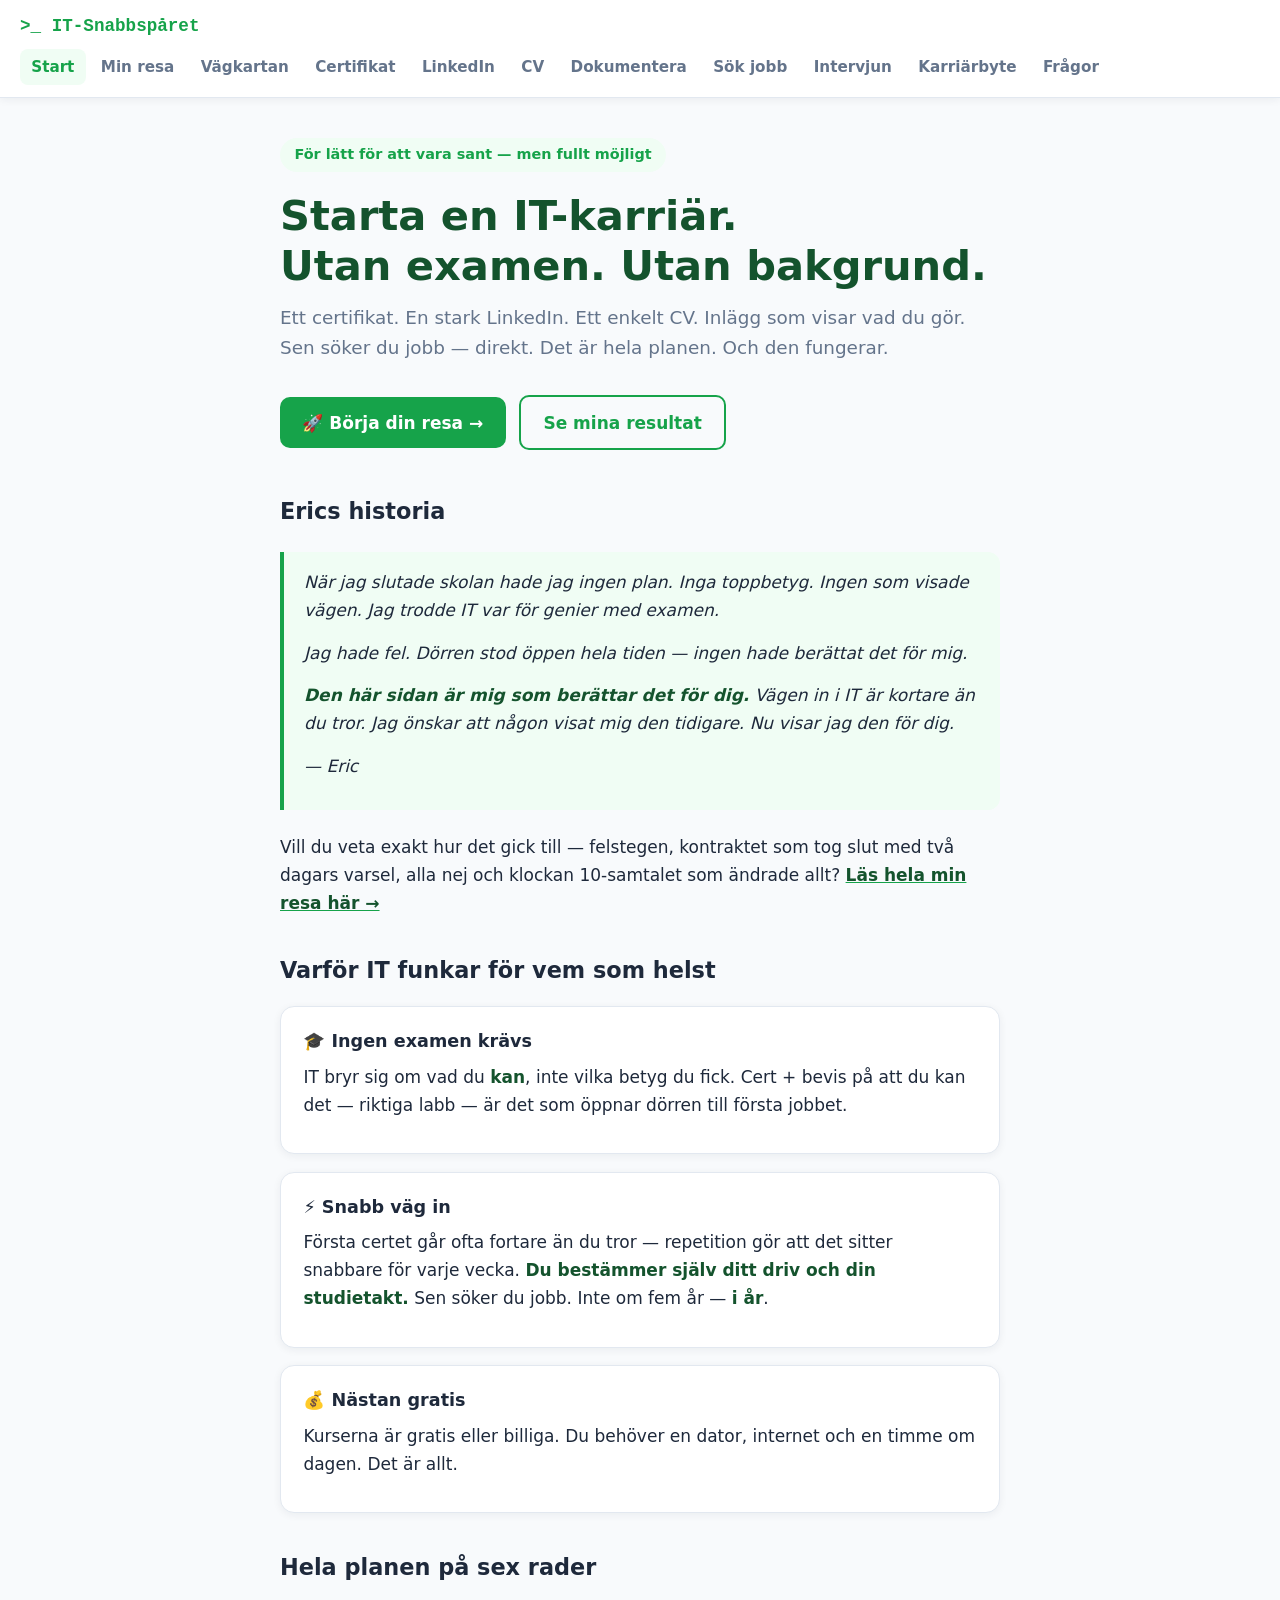
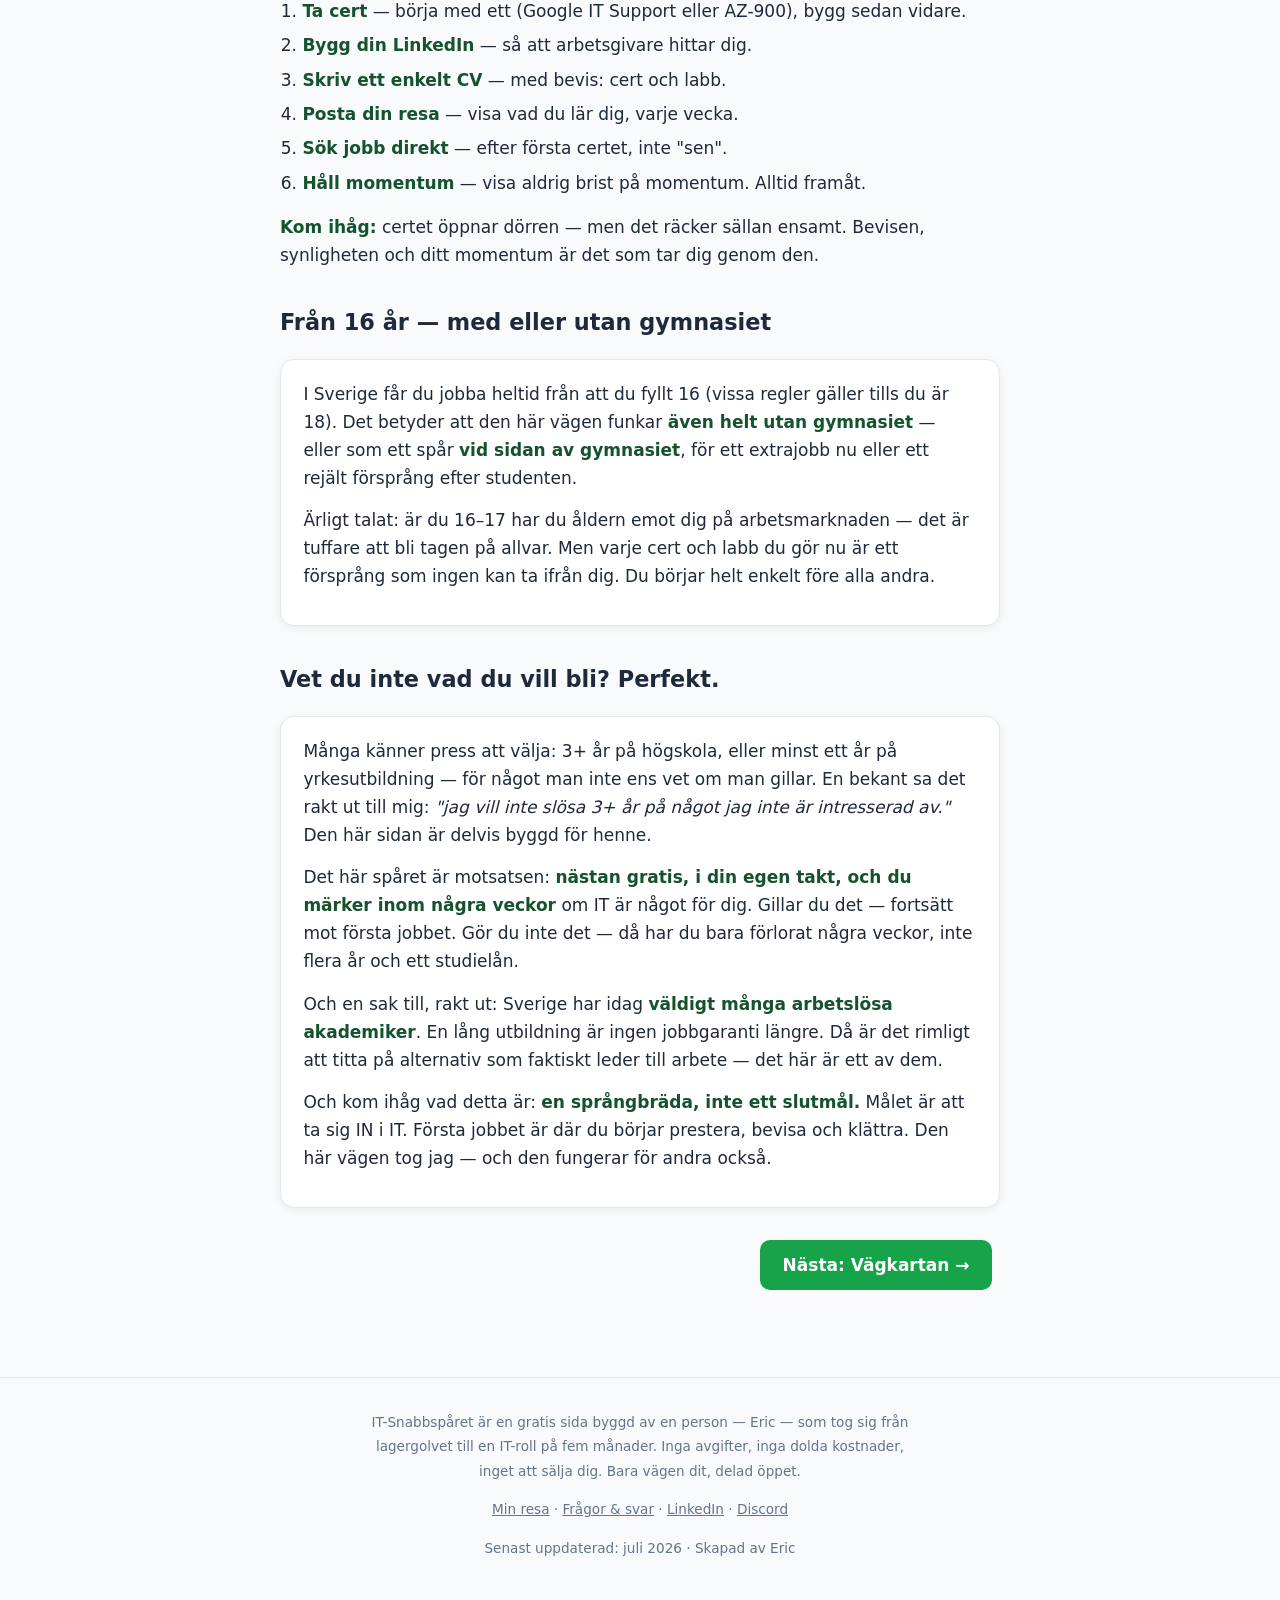
==== index.html @ 035abfa3 "Proffsigare känsla: enhetlig badge-stil, seriös footer, 404-sida, faktakollade lönesiffror" ====
<!DOCTYPE html>
<html lang="sv">
<head>
  <meta charset="UTF-8">
  <meta name="viewport" content="width=device-width, initial-scale=1.0">
  <title>IT-Snabbspåret — Starta din IT-karriär snabbt</title>
  <meta name="description" content="Den snabbaste realistiska vägen in i IT. Ett cert. En LinkedIn. Ett CV. Sen kör vi.">
  <link rel="stylesheet" href="style.css">
  <link rel="icon" type="image/svg+xml" href="favicon.svg">
  <meta property="og:title" content="IT-Snabbspåret — Starta din IT-karriär snabbt">
  <meta property="og:description" content="Certifikat, LinkedIn, CV, labbar och jobb — den snabbaste realistiska vägen in i IT. Gratis, på svenska.">
  <meta property="og:type" content="website">
  <meta property="og:url" content="https://trafo1.github.io/it-snabbsparet/">
  <meta name="theme-color" content="#16a34a">
</head>
<body>

<header class="nav">
  <a href="index.html" class="logo">&gt;_ IT-Snabbspåret</a>
  <button class="nav-toggle" aria-label="Öppna meny">☰</button>
  <nav>
    <a href="index.html">Start</a>
    <a href="minresa.html">Min resa</a>
    <a href="roadmap.html">Vägkartan</a>
    <a href="certifications.html">Certifikat</a>
    <a href="linkedin.html">LinkedIn</a>
    <a href="cv.html">CV</a>
    <a href="documentation.html">Dokumentera</a>
    <a href="jobsearch.html">Sök jobb</a>
    <a href="intervju.html">Intervjun</a>
    <a href="vuxna.html">Karriärbyte</a>
    <a href="fragor.html">Frågor</a>
  </nav>
</header>

<main>
  <span class="tagline">För lätt för att vara sant — men fullt möjligt</span>

  <h1>Starta en IT-karriär.<br>Utan examen. Utan bakgrund.</h1>

  <p class="lead">
    Ett certifikat. En stark LinkedIn. Ett enkelt CV. Inlägg som visar vad du gör.
    Sen söker du jobb — direkt. Det är hela planen. Och den fungerar.
  </p>

  <a href="roadmap.html" class="btn">🚀 Börja din resa →</a>
  <a href="minresa.html#resultat" class="btn secondary">Se mina resultat</a>

  <h2>Erics historia</h2>

  <div class="quote">
    <p>
      När jag slutade skolan hade jag ingen plan. Inga toppbetyg. Ingen som visade vägen.
      Jag trodde IT var för genier med examen.
    </p>
    <p>
      Jag hade fel. Dörren stod öppen hela tiden — ingen hade berättat det för mig.
    </p>
    <p>
      <strong>Den här sidan är mig som berättar det för dig.</strong> Vägen in i IT är kortare
      än du tror. Jag önskar att någon visat mig den tidigare. Nu visar jag den för dig.
    </p>
    <p>— Eric</p>
  </div>

  <p>
    Vill du veta exakt hur det gick till — felstegen, kontraktet som tog slut med två dagars varsel,
    alla nej och klockan 10-samtalet som ändrade allt?
    <a href="minresa.html"><strong>Läs hela min resa här →</strong></a>
  </p>

  <h2>Varför IT funkar för vem som helst</h2>

  <div class="card">
    <h3>🎓 Ingen examen krävs</h3>
    <p>IT bryr sig om vad du <strong>kan</strong>, inte vilka betyg du fick. Cert + bevis på att du kan det — riktiga labb — är det som öppnar dörren till första jobbet.</p>
  </div>

  <div class="card">
    <h3>⚡ Snabb väg in</h3>
    <p>Första certet går ofta fortare än du tror — repetition gör att det sitter snabbare för varje vecka. <strong>Du bestämmer själv ditt driv och din studietakt.</strong> Sen söker du jobb. Inte om fem år — <strong>i år</strong>.</p>
  </div>

  <div class="card">
    <h3>💰 Nästan gratis</h3>
    <p>Kurserna är gratis eller billiga. Du behöver en dator, internet och en timme om dagen. Det är allt.</p>
  </div>

  <h2>Hela planen på sex rader</h2>

  <ol class="big-list">
    <li><strong>Ta cert</strong> — börja med ett (Google IT Support eller AZ-900), bygg sedan vidare.</li>
    <li><strong>Bygg din LinkedIn</strong> — så att arbetsgivare hittar dig.</li>
    <li><strong>Skriv ett enkelt CV</strong> — med bevis: cert och labb.</li>
    <li><strong>Posta din resa</strong> — visa vad du lär dig, varje vecka.</li>
    <li><strong>Sök jobb direkt</strong> — efter första certet, inte "sen".</li>
    <li><strong>Håll momentum</strong> — visa aldrig brist på momentum. Alltid framåt.</li>
  </ol>

  <p><strong>Kom ihåg:</strong> certet öppnar dörren — men det räcker sällan ensamt. Bevisen, synligheten och ditt momentum är det som tar dig genom den.</p>

  <h2>Från 16 år — med eller utan gymnasiet</h2>

  <div class="card">
    <p>
      I Sverige får du jobba heltid från att du fyllt 16 (vissa regler gäller tills du är 18).
      Det betyder att den här vägen funkar <strong>även helt utan gymnasiet</strong> — eller som ett spår
      <strong>vid sidan av gymnasiet</strong>, för ett extrajobb nu eller ett rejält försprång efter studenten.
    </p>
    <p>
      Ärligt talat: är du 16–17 har du åldern emot dig på arbetsmarknaden — det är tuffare att bli tagen på allvar.
      Men varje cert och labb du gör nu är ett försprång som ingen kan ta ifrån dig. Du börjar helt enkelt före alla andra.
    </p>
  </div>

  <h2>Vet du inte vad du vill bli? Perfekt.</h2>

  <div class="card">
    <p>
      Många känner press att välja: 3+ år på högskola, eller minst ett år på yrkesutbildning — för något
      man inte ens vet om man gillar. En bekant sa det rakt ut till mig: <em>"jag vill inte slösa 3+ år
      på något jag inte är intresserad av."</em> Den här sidan är delvis byggd för henne.
    </p>
    <p>
      Det här spåret är motsatsen: <strong>nästan gratis, i din egen takt, och du märker inom några veckor</strong>
      om IT är något för dig. Gillar du det — fortsätt mot första jobbet. Gör du inte det — då har du bara
      förlorat några veckor, inte flera år och ett studielån.
    </p>
    <p>
      Och en sak till, rakt ut: Sverige har idag <strong>väldigt många arbetslösa akademiker</strong>.
      En lång utbildning är ingen jobbgaranti längre. Då är det rimligt att titta på alternativ som
      faktiskt leder till arbete — det här är ett av dem.
    </p>
    <p>
      Och kom ihåg vad detta är: <strong>en språngbräda, inte ett slutmål.</strong> Målet är att ta sig IN i IT.
      Första jobbet är där du börjar prestera, bevisa och klättra. Den här vägen tog jag — och den fungerar för andra också.
    </p>
  </div>

  <p class="next"><a href="roadmap.html" class="btn">Nästa: Vägkartan →</a></p>
</main>

<footer>
  <p class="footer-about">
    IT-Snabbspåret är en gratis sida byggd av en person — Eric — som tog sig från lagergolvet till en IT-roll på fem månader.
    Inga avgifter, inga dolda kostnader, inget att sälja dig. Bara vägen dit, delad öppet.
  </p>
  <p>
    <a href="minresa.html">Min resa</a> · <a href="fragor.html">Frågor &amp; svar</a> ·
    <a href="https://www.linkedin.com/in/ericaugustsson/" target="_blank" rel="noopener">LinkedIn</a> ·
    <a href="https://discord.gg/HWkjbstgh" target="_blank" rel="noopener">Discord</a>
  </p>
  <p>Senast uppdaterad: juli 2026 · Skapad av Eric</p>
</footer>

<script src="script.js"></script>
</body>
</html>
---- style.css ----
/* IT-Snabbspåret — gemensamt stilark */

:root {
  --bg: #f8fafc;
  --surface: #ffffff;
  --text: #1e293b;
  --muted: #64748b;
  --accent: #16a34a;
  --accent-dark: #14532d;
  --accent-soft: #f0fdf4;
  --border: #e2e8f0;
  --shadow: 0 2px 8px rgba(15, 27, 45, 0.06);
}

@media (prefers-color-scheme: dark) {
  :root {
    --bg: #0f1b2d;
    --surface: #16243a;
    --text: #e2e8f0;
    --muted: #94a3b8;
    --accent: #22c55e;
    --accent-dark: #86efac;
    --accent-soft: #14261c;
    --border: #263a55;
    --shadow: 0 2px 8px rgba(0, 0, 0, 0.3);
  }
}

* { margin: 0; padding: 0; box-sizing: border-box; }

html { scroll-behavior: smooth; }

body {
  font-family: "Segoe UI", system-ui, -apple-system, sans-serif;
  background: var(--bg);
  color: var(--text);
  line-height: 1.65;
  font-size: 17px;
}

/* ---------- Navigation ---------- */

.nav {
  position: sticky;
  top: 0;
  z-index: 10;
  display: flex;
  align-items: center;
  justify-content: space-between;
  flex-wrap: wrap;
  gap: 0.5rem;
  padding: 0.75rem 1.25rem;
  background: var(--surface);
  border-bottom: 1px solid var(--border);
  box-shadow: var(--shadow);
}

.logo {
  font-weight: 800;
  font-size: 1.1rem;
  color: var(--accent);
  text-decoration: none;
  font-family: Consolas, monospace;
  white-space: nowrap;
}

.nav-toggle {
  display: none;
  background: none;
  border: 1px solid var(--border);
  border-radius: 8px;
  color: var(--text);
  font-size: 1.3rem;
  padding: 0.15rem 0.6rem;
  cursor: pointer;
}

.nav nav {
  display: flex;
  gap: 0.25rem;
  flex-wrap: wrap;
}

.nav nav a {
  color: var(--muted);
  text-decoration: none;
  font-weight: 600;
  font-size: 0.95rem;
  padding: 0.35rem 0.7rem;
  border-radius: 8px;
  transition: color 0.15s, background 0.15s;
}

.nav nav a:hover { color: var(--accent); background: var(--accent-soft); }

.nav nav a.active {
  color: var(--accent);
  background: var(--accent-soft);
}

@media (max-width: 720px) {
  .nav-toggle { display: block; }
  .nav nav {
    display: none;
    width: 100%;
    flex-direction: column;
    padding-top: 0.5rem;
  }
  .nav nav.open { display: flex; }
  .nav nav a { padding: 0.6rem 0.7rem; }
}

/* ---------- Layout ---------- */

main {
  max-width: 760px;
  margin: 0 auto;
  padding: 2.5rem 1.25rem 4rem;
}

h1 {
  font-size: clamp(1.9rem, 5vw, 2.6rem);
  line-height: 1.2;
  margin-bottom: 0.75rem;
  color: var(--accent-dark);
}

h2 {
  font-size: 1.4rem;
  margin: 2.2rem 0 0.7rem;
}

h3 { font-size: 1.1rem; margin: 1.4rem 0 0.4rem; }

p { margin-bottom: 0.9rem; }

ul, ol { margin: 0 0 1rem 1.4rem; }

li { margin-bottom: 0.4rem; }

a { color: var(--accent); }

strong { color: var(--accent-dark); }

.lead {
  font-size: 1.15rem;
  color: var(--muted);
  margin-bottom: 1.5rem;
}

.tagline {
  display: inline-block;
  background: var(--accent-soft);
  color: var(--accent);
  font-weight: 700;
  padding: 0.3rem 0.9rem;
  border-radius: 999px;
  font-size: 0.9rem;
  margin-bottom: 1.2rem;
}

/* ---------- Kort ---------- */

.card {
  background: var(--surface);
  border: 1px solid var(--border);
  border-radius: 14px;
  padding: 1.25rem 1.4rem;
  margin: 1.1rem 0;
  box-shadow: var(--shadow);
}

.card h3 { margin-top: 0; }

.quote {
  border-left: 4px solid var(--accent);
  background: var(--accent-soft);
  padding: 1rem 1.25rem;
  border-radius: 0 12px 12px 0;
  margin: 1.4rem 0;
  font-style: italic;
}

.copybox {
  background: var(--accent-soft);
  border: 1px dashed var(--accent);
  border-radius: 12px;
  padding: 1rem 1.2rem;
  margin: 1rem 0;
  font-size: 0.98rem;
}

.copybox .label {
  display: block;
  font-size: 0.8rem;
  font-weight: 700;
  text-transform: uppercase;
  letter-spacing: 0.05em;
  color: var(--accent);
  margin-bottom: 0.4rem;
  font-style: normal;
}

/* ---------- Tidslinje (roadmap) ---------- */

.timeline { margin: 1.5rem 0; }

.step {
  position: relative;
  padding: 0 0 1.6rem 2.6rem;
  border-left: 3px solid var(--accent);
  margin-left: 0.9rem;
}

.step:last-child { border-left-color: transparent; }

.step-num {
  position: absolute;
  left: -1.05rem;
  top: 0;
  width: 2rem;
  height: 2rem;
  border-radius: 50%;
  background: var(--accent);
  color: #fff;
  font-weight: 800;
  display: flex;
  align-items: center;
  justify-content: center;
  font-size: 0.95rem;
}

.step h3 { margin-top: 0.1rem; }

/* ---------- "Gör detta idag" ---------- */

.today {
  margin-top: 3rem;
  background: var(--accent-soft);
  border: 2px solid var(--accent);
  border-radius: 16px;
  padding: 1.4rem 1.5rem;
}

.today h2 {
  margin: 0 0 0.8rem;
  color: var(--accent);
  font-size: 1.3rem;
}

.check-item {
  display: flex;
  align-items: flex-start;
  gap: 0.7rem;
  padding: 0.55rem 0.6rem;
  border-radius: 10px;
  cursor: pointer;
  user-select: none;
  transition: background 0.15s;
}

.check-item:hover { background: rgba(22, 163, 74, 0.08); }

.check-item .box {
  flex-shrink: 0;
  width: 1.35rem;
  height: 1.35rem;
  margin-top: 0.15rem;
  border: 2px solid var(--accent);
  border-radius: 6px;
  display: flex;
  align-items: center;
  justify-content: center;
  font-size: 0.9rem;
  color: transparent;
  background: var(--surface);
  transition: background 0.15s, color 0.15s;
}

.check-item.done .box { background: var(--accent); color: #fff; }

.check-item.done span.txt { text-decoration: line-through; opacity: 0.65; }

/* ---------- Knappar & sidfot ---------- */

.btn {
  display: inline-block;
  background: var(--accent);
  color: #fff;
  font-weight: 700;
  text-decoration: none;
  padding: 0.7rem 1.4rem;
  border-radius: 10px;
  margin: 0.5rem 0.5rem 0.5rem 0;
  transition: transform 0.1s, opacity 0.15s;
}

.btn:hover { opacity: 0.9; transform: translateY(-1px); }

.btn.secondary {
  background: transparent;
  color: var(--accent);
  border: 2px solid var(--accent);
}

.next {
  margin-top: 1.5rem;
  text-align: right;
}

footer {
  text-align: center;
  color: var(--muted);
  font-size: 0.85rem;
  padding: 2rem 1rem 3rem;
  border-top: 1px solid var(--border);
  line-height: 1.8;
}

footer .footer-about {
  max-width: 560px;
  margin: 0 auto 0.9rem;
}

footer a { color: var(--muted); text-decoration: underline; }
footer a:hover { color: var(--accent); }

/* ---------- 404-sida ---------- */

.error-code {
  font-family: Consolas, monospace;
  font-size: 5rem;
  font-weight: 800;
  color: var(--accent);
  line-height: 1;
  margin-bottom: 0.5rem;
}

/* ---------- Hjälpklasser ---------- */

.big { font-size: 1.25rem; font-weight: 700; }

table {
  width: 100%;
  border-collapse: collapse;
  margin: 1rem 0;
  font-size: 0.95rem;
}

th, td {
  text-align: left;
  padding: 0.55rem 0.7rem;
  border-bottom: 1px solid var(--border);
}

th { color: var(--accent-dark); }

img { max-width: 100%; }

/* ---------- Parallella vägar (certifikat) ---------- */

/* Alltid tre kolumner sida vid sida — på små skärmar scrollar man i sidled */
.paths-grid {
  display: grid;
  grid-template-columns: repeat(3, minmax(230px, 1fr));
  gap: 1rem;
  margin: 1.2rem 0;
  overflow-x: auto;
  padding-bottom: 0.5rem;
}

.path-card {
  background: var(--surface);
  border: 1px solid var(--border);
  border-radius: 14px;
  padding: 1.1rem 1.2rem;
  box-shadow: var(--shadow);
  display: flex;
  flex-direction: column;
}

.path-card .tier {
  display: inline-block;
  align-self: flex-start;
  font-size: 0.75rem;
  font-weight: 800;
  text-transform: uppercase;
  letter-spacing: 0.06em;
  padding: 0.2rem 0.7rem;
  border-radius: 999px;
  margin-bottom: 0.6rem;
  background: var(--accent-soft);
  color: var(--accent);
}

.path-card h3 { margin: 0 0 0.5rem; }

.path-card ul { margin-bottom: 0.8rem; }

.path-card .platform-link { margin-top: auto; }

.platform-link {
  display: block;
  text-align: center;
  background: var(--accent);
  color: #fff;
  font-weight: 700;
  text-decoration: none;
  padding: 0.6rem 1rem;
  border-radius: 10px;
  transition: opacity 0.15s;
}

.platform-link:hover { opacity: 0.9; }

.platform-shot {
  width: 100%;
  border-radius: 10px;
  border: 1px solid var(--border);
  margin-bottom: 0.7rem;
}

/* ---------- Cert-badges ---------- */

.badge-row {
  display: flex;
  gap: 0.7rem;
  flex-wrap: wrap;
  align-items: center;
  margin: 0.2rem 0 0.9rem;
}

.badge-row img {
  width: 84px;
  height: 84px;
  object-fit: contain;
  background: #fff;
  border-radius: 12px;
  padding: 6px;
  box-shadow: var(--shadow);
  border: 1px solid var(--border);
}

.cert-badge {
  text-align: center;
  font-size: 0.62rem;
  font-weight: 700;
  color: var(--muted);
  width: 72px;
}

.cert-badge .shield {
  width: 62px;
  height: 62px;
  margin: 0 auto 0.3rem;
  border-radius: 16px;
  display: flex;
  align-items: center;
  justify-content: center;
  color: #fff;
  font-size: 0.78rem;
  font-weight: 800;
  letter-spacing: 0.02em;
  box-shadow: var(--shadow);
  border: 2px solid rgba(255, 255, 255, 0.25);
}

.badge-img {
  width: 92px;
  display: block;
  margin: 0 auto 0.6rem;
}

.shield.az { background: linear-gradient(135deg, #0078d4, #004e8c); }
.shield.sc { background: linear-gradient(135deg, #0078d4, #32145a); }
.shield.dp { background: linear-gradient(135deg, #00a4bd, #006064); }
.shield.gg { background: linear-gradient(135deg, #4285f4, #34a853); font-size: 0.95rem; }

/* ---------- Fullständigt CV-exempel ---------- */

.cv-doc {
  background: var(--surface);
  border: 1px solid var(--border);
  border-radius: 14px;
  padding: 1.5rem 1.6rem;
  margin: 1.2rem 0;
  box-shadow: var(--shadow);
  font-size: 0.92rem;
  overflow-x: auto;
}

.cv-doc h4 {
  font-size: 0.85rem;
  text-transform: uppercase;
  letter-spacing: 0.05em;
  color: var(--accent);
  margin: 1.2rem 0 0.4rem;
  border-bottom: 1px solid var(--border);
  padding-bottom: 0.25rem;
}

.cv-doc h4:first-child { margin-top: 0; }

.cv-doc p, .cv-doc li { margin-bottom: 0.35rem; }

.cv-doc ul { margin: 0.2rem 0 0.6rem 1.2rem; }
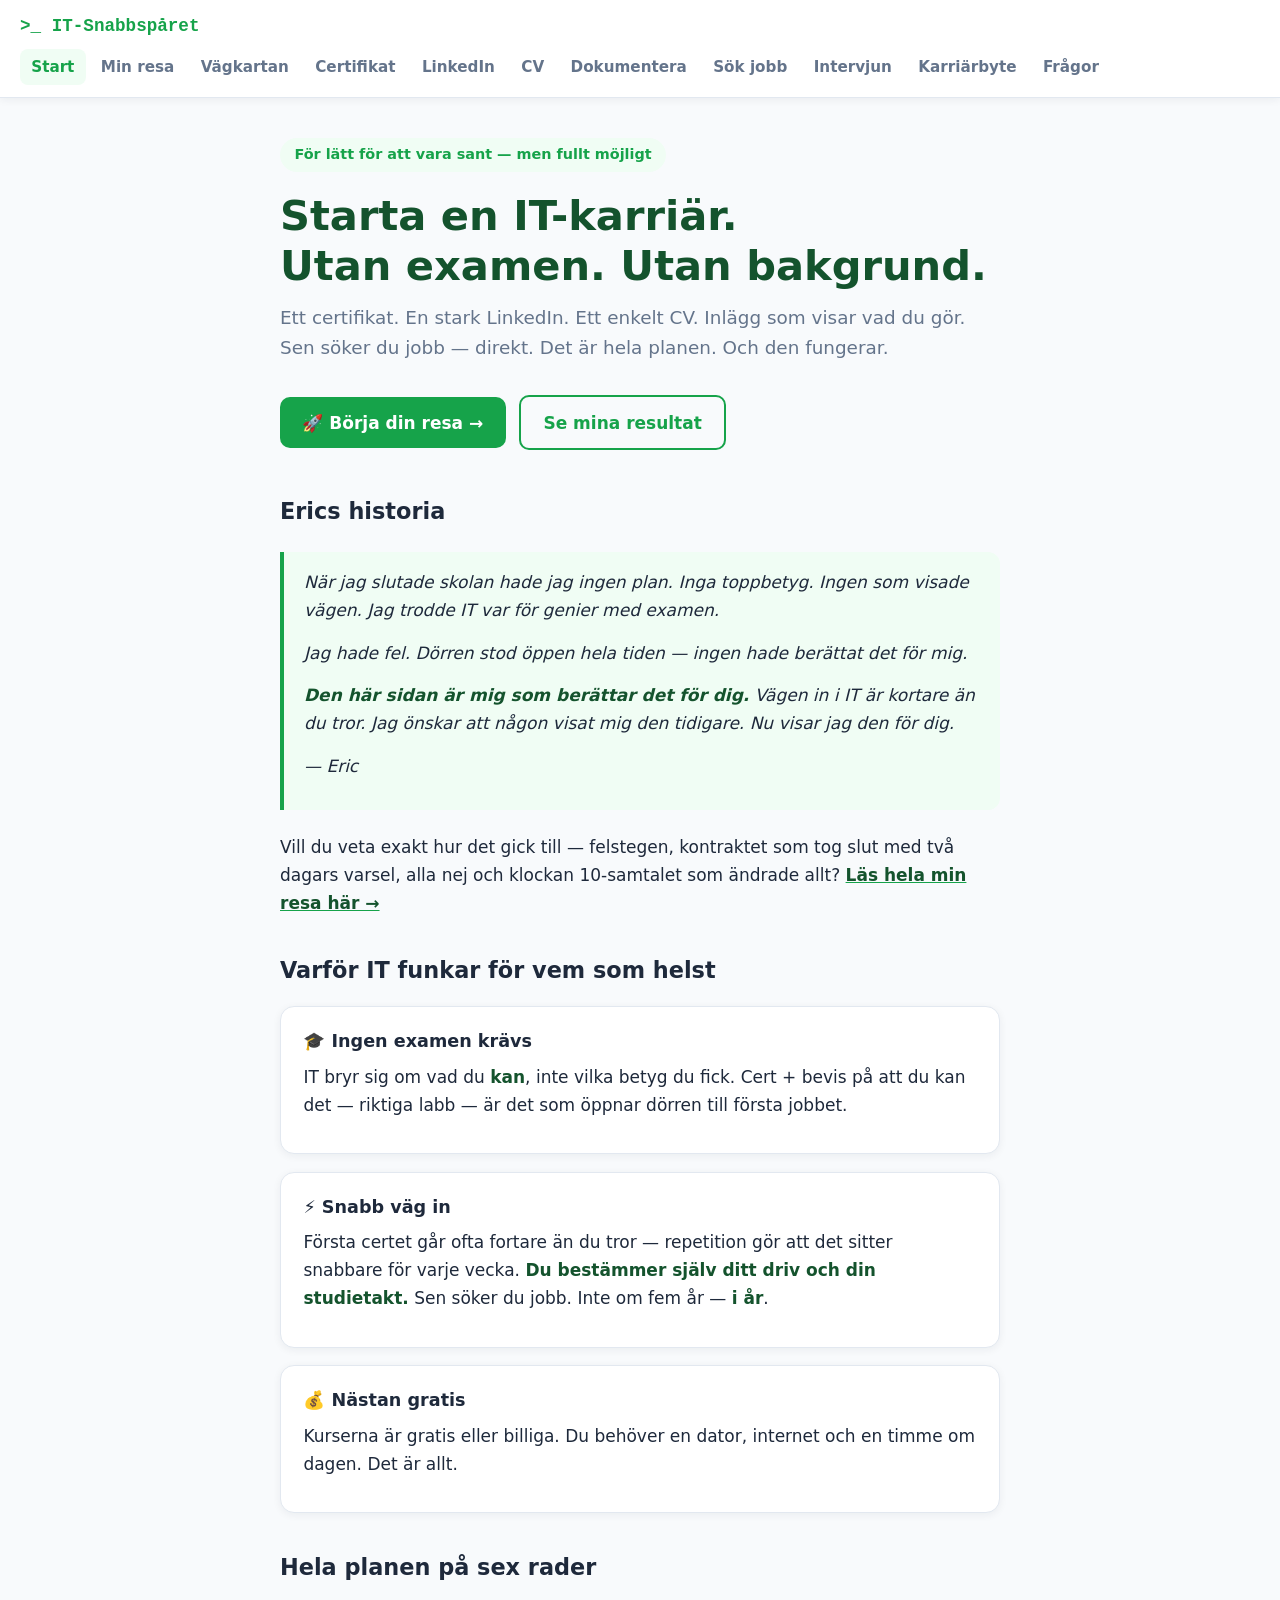
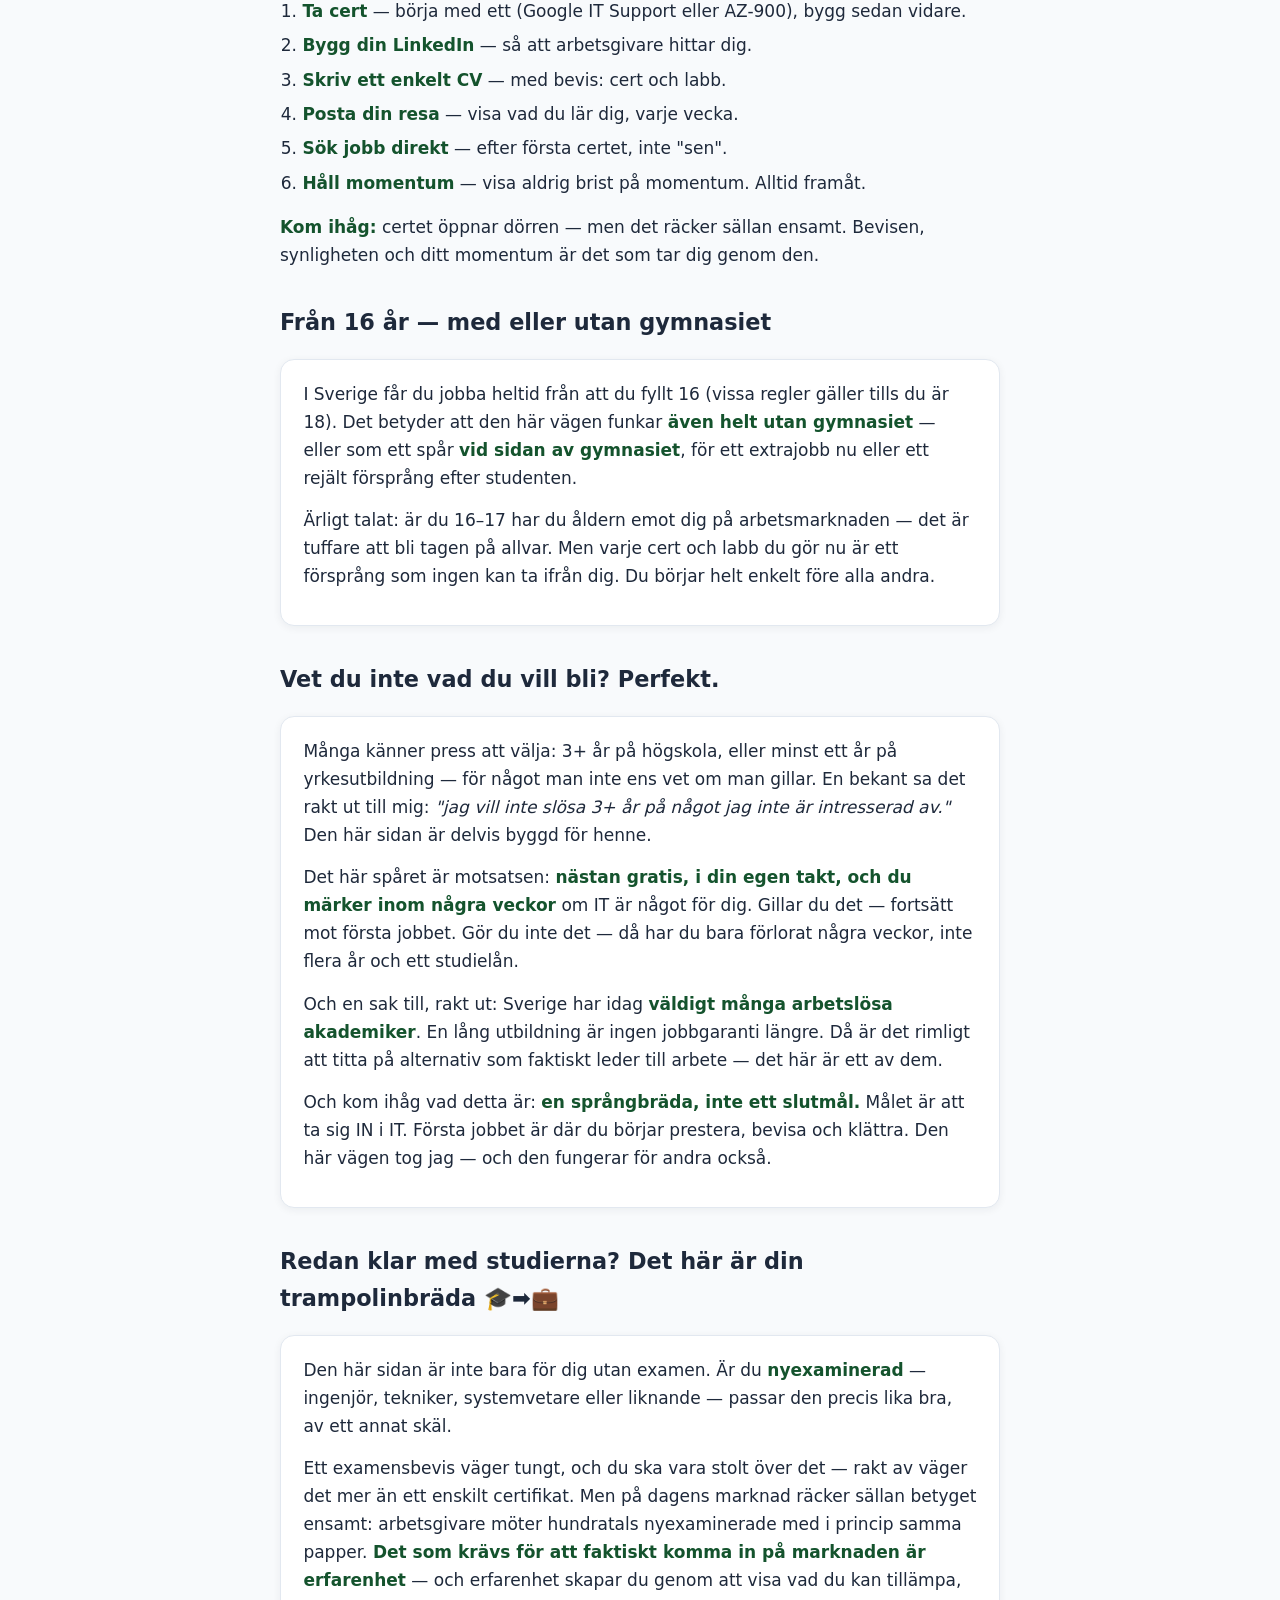
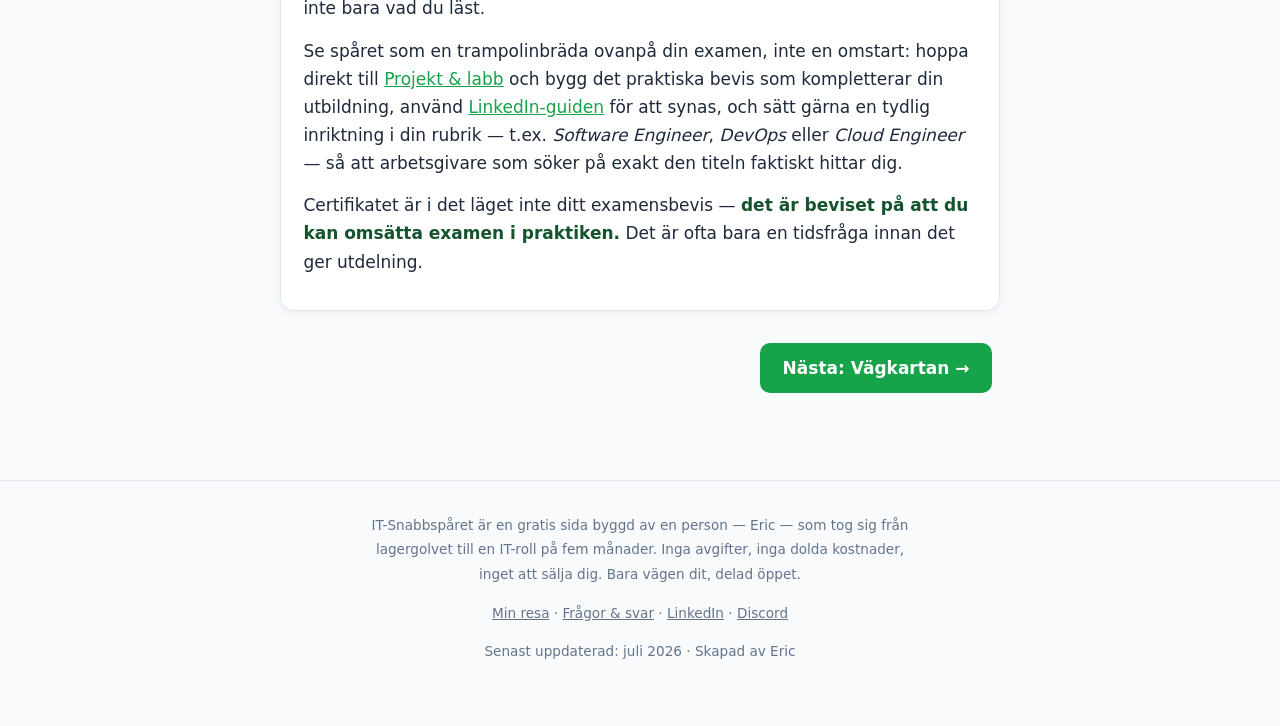
==== commit ba164138: "Ny sektion: trampolinbräda för nyexaminerade akademiker" ====
--- a/index.html
+++ b/index.html
@@ -4,7 +4,7 @@
   <meta charset="UTF-8">
   <meta name="viewport" content="width=device-width, initial-scale=1.0">
   <title>IT-Snabbspåret — Starta din IT-karriär snabbt</title>
-  <meta name="description" content="Den snabbaste realistiska vägen in i IT. Ett cert. En LinkedIn. Ett CV. Sen kör vi.">
+  <meta name="description" content="Den snabbaste realistiska vägen in i IT — för nybörjare, karriärbytare och nyexaminerade. Certifikat, LinkedIn, CV och labb. Gratis, på svenska.">
   <link rel="stylesheet" href="style.css">
   <link rel="icon" type="image/svg+xml" href="favicon.svg">
   <meta property="og:title" content="IT-Snabbspåret — Starta din IT-karriär snabbt">
@@ -12,6 +12,23 @@
   <meta property="og:type" content="website">
   <meta property="og:url" content="https://trafo1.github.io/it-snabbsparet/">
   <meta name="theme-color" content="#16a34a">
+  <link rel="canonical" href="https://trafo1.github.io/it-snabbsparet/">
+  <!-- Strukturerad data: talar om för Google/Bing exakt vad sajten heter och gör -->
+  <script type="application/ld+json">
+  {
+    "@context": "https://schema.org",
+    "@type": "WebSite",
+    "name": "IT-Snabbspåret",
+    "alternateName": "IT Snabbspåret",
+    "url": "https://trafo1.github.io/it-snabbsparet/",
+    "description": "Den snabbaste realistiska vägen in i IT. Certifikat, LinkedIn, CV, labbar och jobbsökning — gratis, på svenska.",
+    "inLanguage": "sv",
+    "author": {
+      "@type": "Person",
+      "name": "Eric Augustsson"
+    }
+  }
+  </script>
 </head>
 <body>
 
@@ -137,6 +154,32 @@
     </p>
   </div>
 
+  <h2>Redan klar med studierna? Det här är din trampolinbräda 🎓➡️💼</h2>
+
+  <div class="card">
+    <p>
+      Den här sidan är inte bara för dig utan examen. Är du <strong>nyexaminerad</strong> — ingenjör, tekniker,
+      systemvetare eller liknande — passar den precis lika bra, av ett annat skäl.
+    </p>
+    <p>
+      Ett examensbevis väger tungt, och du ska vara stolt över det — rakt av väger det mer än ett enskilt
+      certifikat. Men på dagens marknad räcker sällan betyget ensamt: arbetsgivare möter hundratals nyexaminerade
+      med i princip samma papper. <strong>Det som krävs för att faktiskt komma in på marknaden är erfarenhet</strong> —
+      och erfarenhet skapar du genom att visa vad du kan tillämpa, inte bara vad du läst.
+    </p>
+    <p>
+      Se spåret som en trampolinbräda ovanpå din examen, inte en omstart: hoppa direkt till
+      <a href="documentation.html">Projekt &amp; labb</a> och bygg det praktiska bevis som kompletterar din utbildning,
+      använd <a href="linkedin.html">LinkedIn-guiden</a> för att synas, och sätt gärna en tydlig inriktning i din
+      rubrik — t.ex. <em>Software Engineer</em>, <em>DevOps</em> eller <em>Cloud Engineer</em> — så att arbetsgivare
+      som söker på exakt den titeln faktiskt hittar dig.
+    </p>
+    <p>
+      Certifikatet är i det läget inte ditt examensbevis — <strong>det är beviset på att du kan omsätta examen i praktiken.</strong>
+      Det är ofta bara en tidsfråga innan det ger utdelning.
+    </p>
+  </div>
+
   <p class="next"><a href="roadmap.html" class="btn">Nästa: Vägkartan →</a></p>
 </main>
 
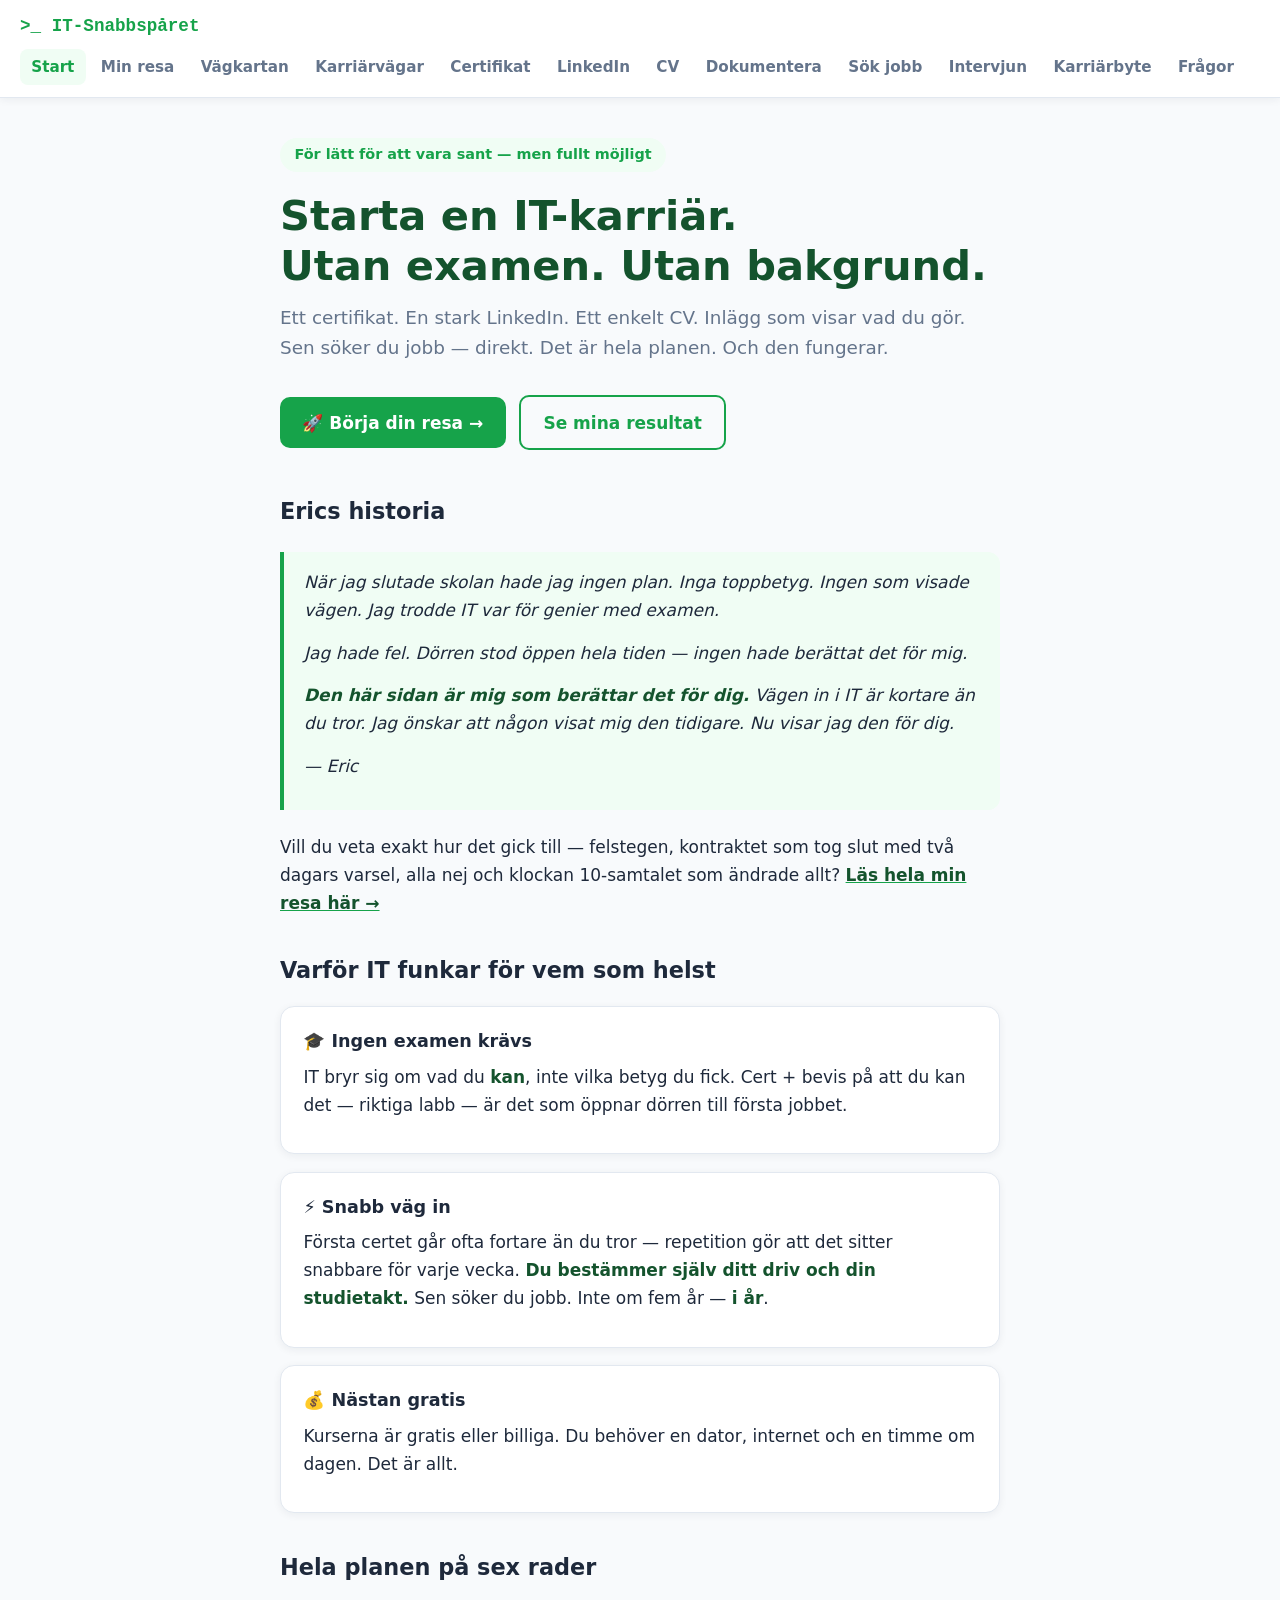
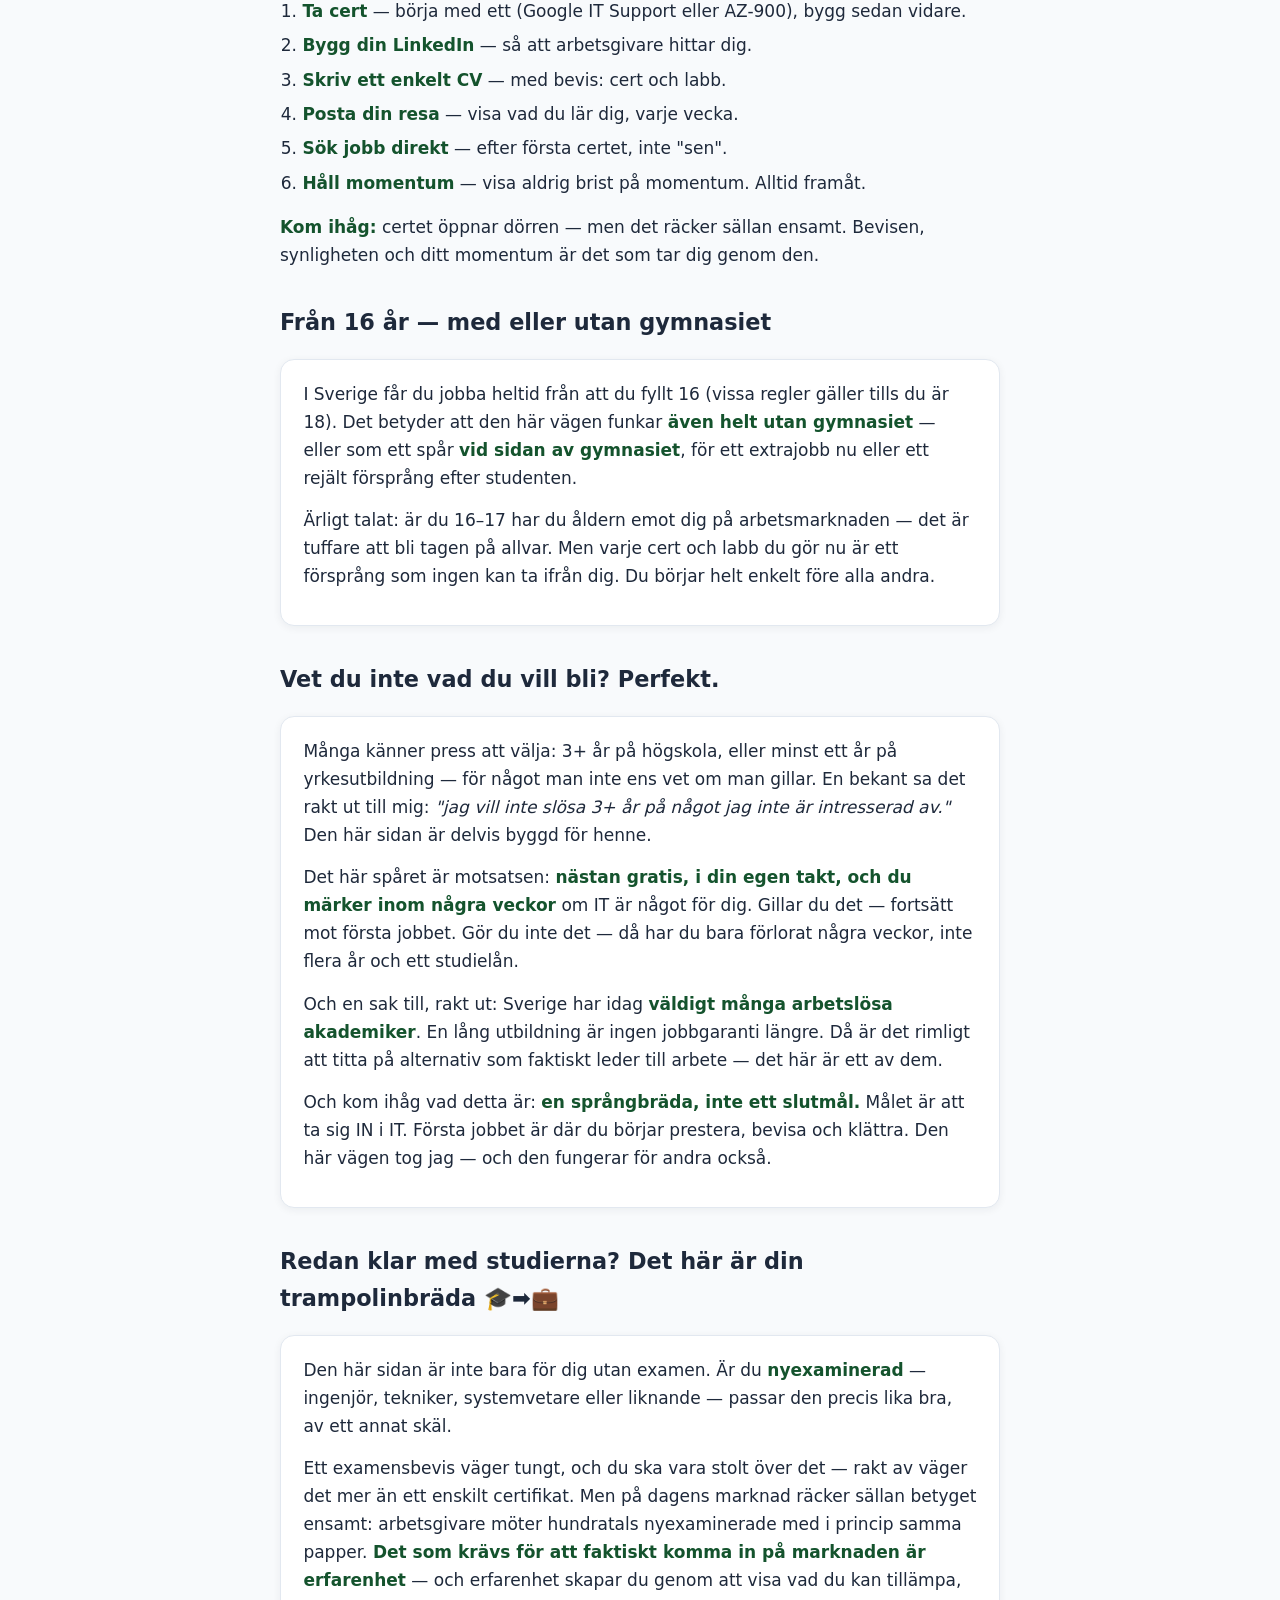
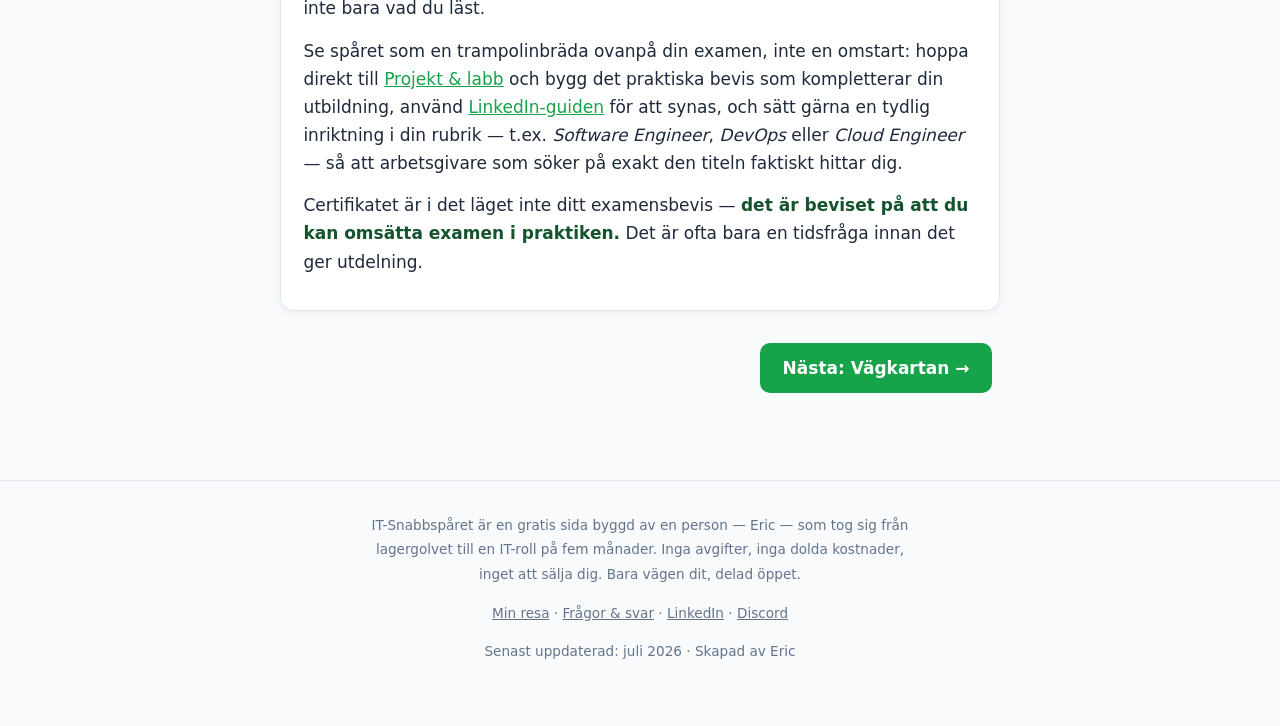
==== commit 1f09f8c4: "Ny sida: Karriarvagar - sex researchade IT-spar med niver, verktyg, cert och labbtips. Starkt labbfo" ====
--- a/index.html
+++ b/index.html
@@ -39,6 +39,7 @@
     <a href="index.html">Start</a>
     <a href="minresa.html">Min resa</a>
     <a href="roadmap.html">Vägkartan</a>
+    <a href="karriarvagar.html">Karriärvägar</a>
     <a href="certifications.html">Certifikat</a>
     <a href="linkedin.html">LinkedIn</a>
     <a href="cv.html">CV</a>
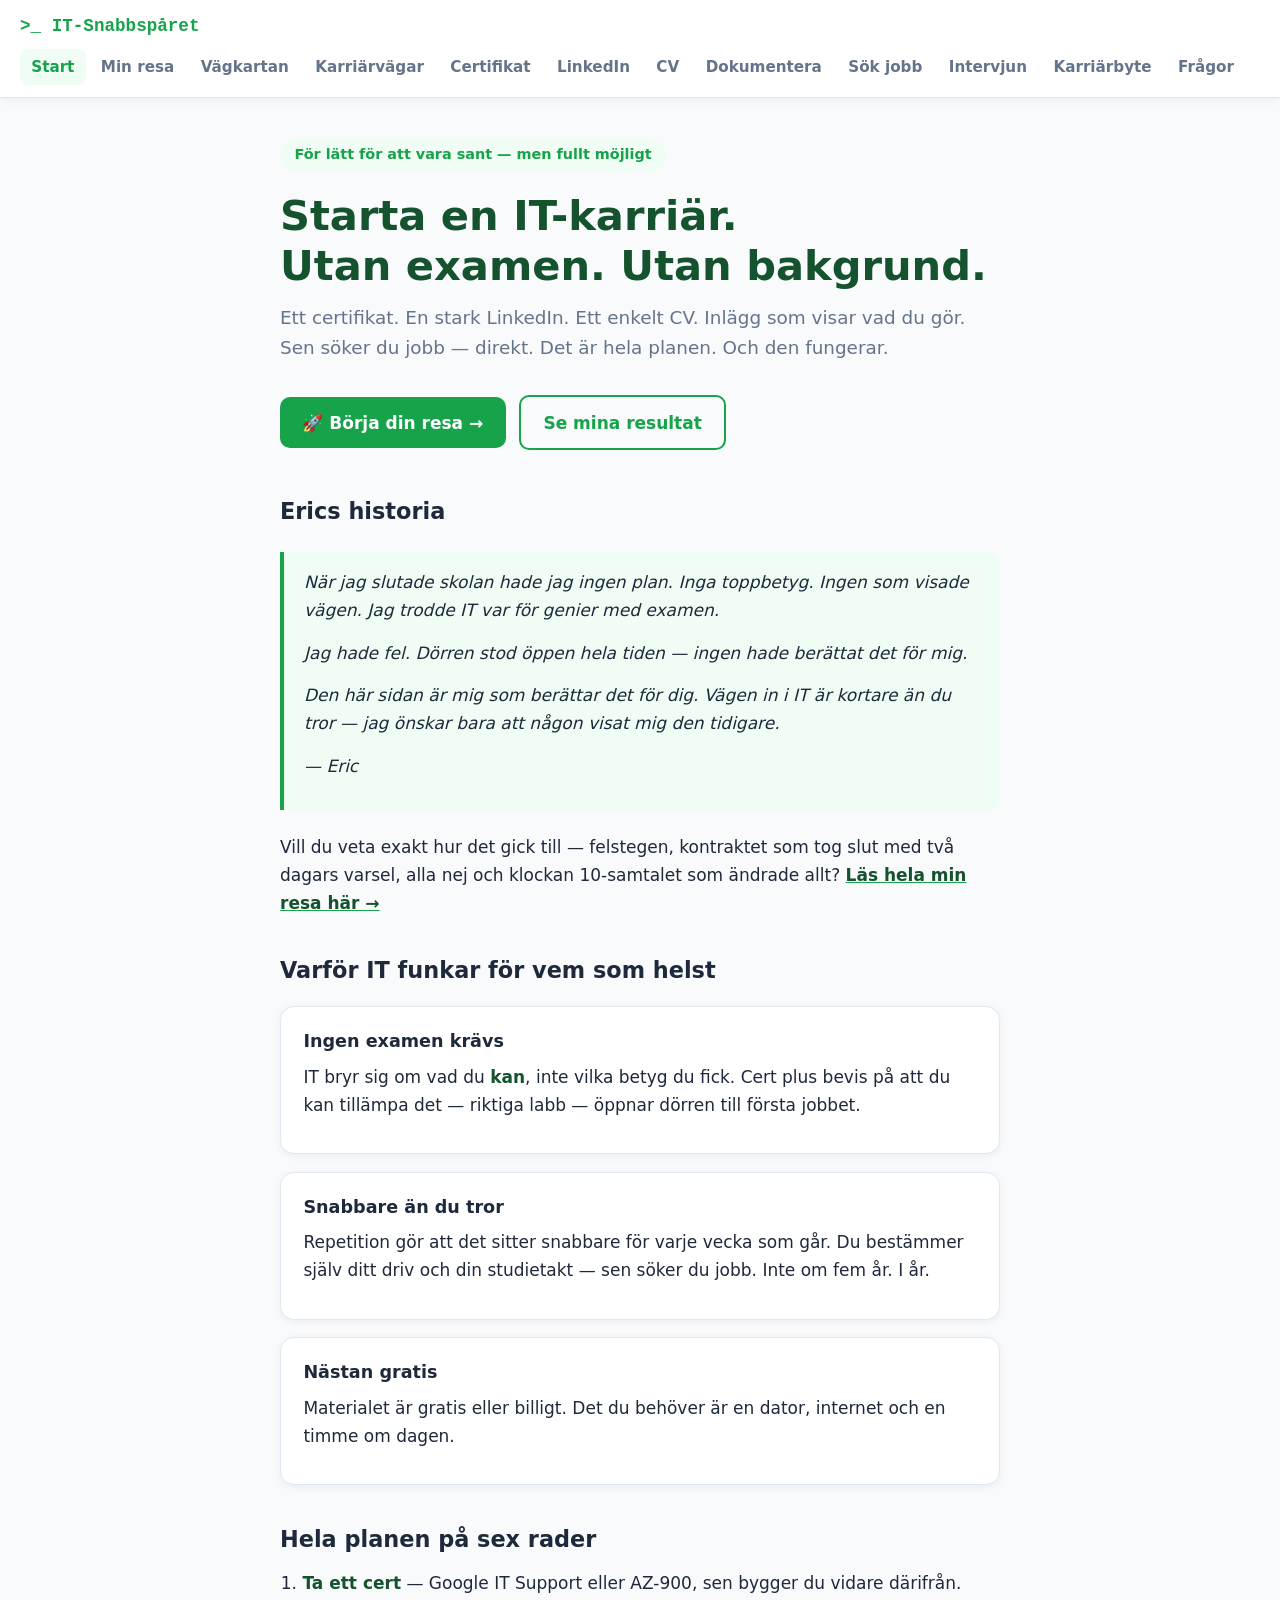
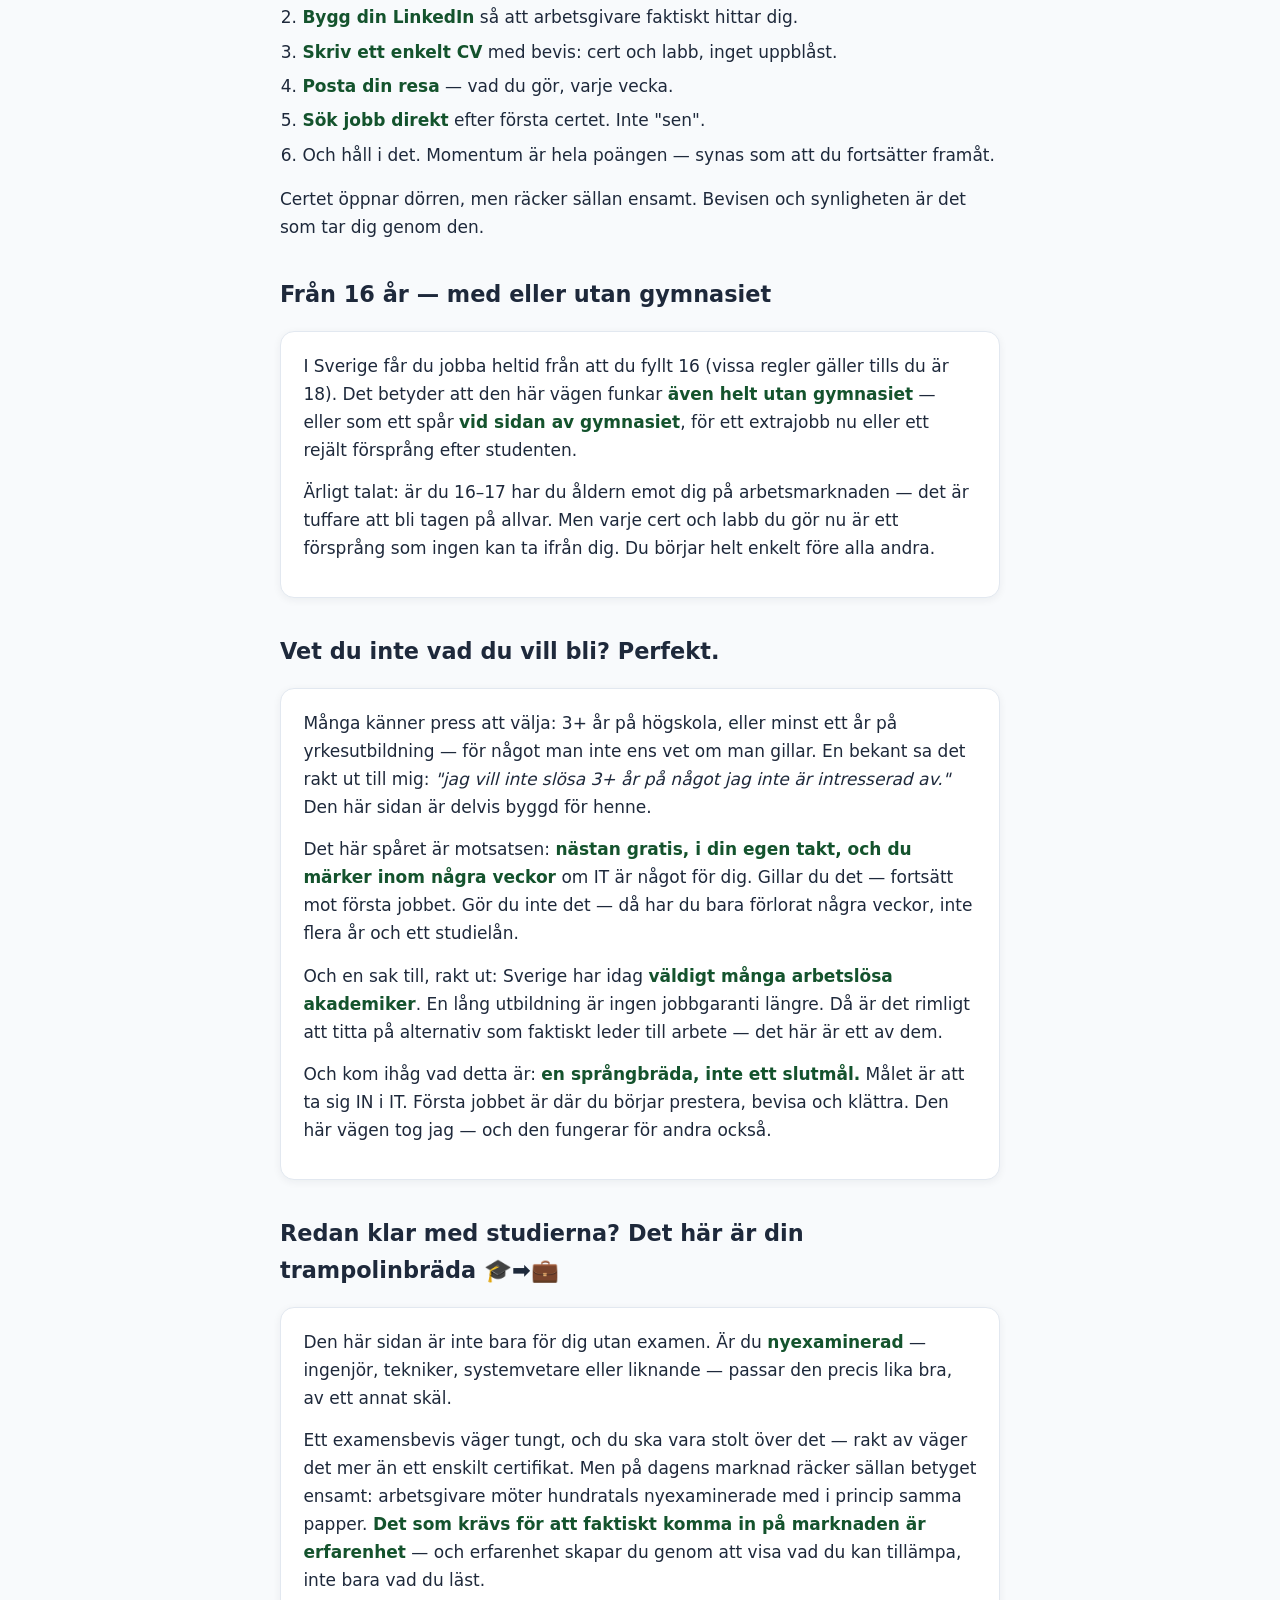
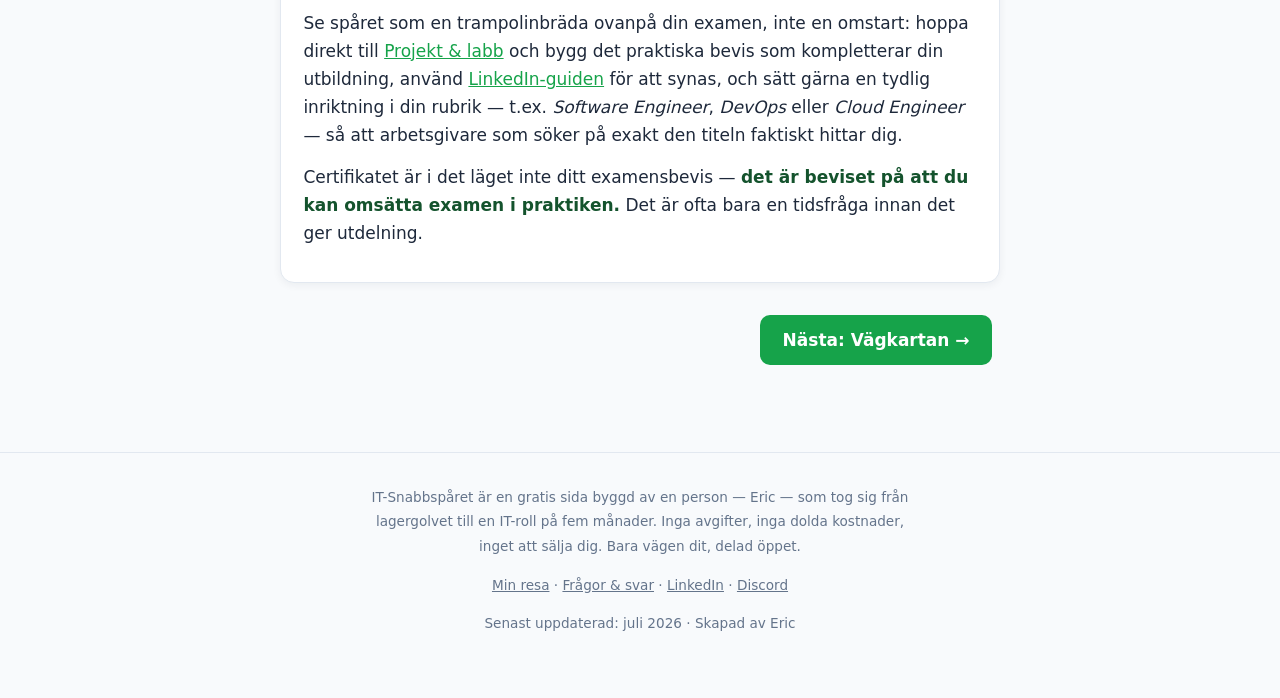
==== commit 5c98d6e2: "Vagvalskarta (spindelnat), CSS-variation, mindre AI-monster, skarmdumpsplatser aktiverade med fallba" ====
--- a/index.html
+++ b/index.html
@@ -75,8 +75,8 @@
       Jag hade fel. Dörren stod öppen hela tiden — ingen hade berättat det för mig.
     </p>
     <p>
-      <strong>Den här sidan är mig som berättar det för dig.</strong> Vägen in i IT är kortare
-      än du tror. Jag önskar att någon visat mig den tidigare. Nu visar jag den för dig.
+      Den här sidan är mig som berättar det för dig. Vägen in i IT är kortare
+      än du tror — jag önskar bara att någon visat mig den tidigare.
     </p>
     <p>— Eric</p>
   </div>
@@ -90,32 +90,32 @@
   <h2>Varför IT funkar för vem som helst</h2>
 
   <div class="card">
-    <h3>🎓 Ingen examen krävs</h3>
-    <p>IT bryr sig om vad du <strong>kan</strong>, inte vilka betyg du fick. Cert + bevis på att du kan det — riktiga labb — är det som öppnar dörren till första jobbet.</p>
-  </div>
-
-  <div class="card">
-    <h3>⚡ Snabb väg in</h3>
-    <p>Första certet går ofta fortare än du tror — repetition gör att det sitter snabbare för varje vecka. <strong>Du bestämmer själv ditt driv och din studietakt.</strong> Sen söker du jobb. Inte om fem år — <strong>i år</strong>.</p>
-  </div>
-
-  <div class="card">
-    <h3>💰 Nästan gratis</h3>
-    <p>Kurserna är gratis eller billiga. Du behöver en dator, internet och en timme om dagen. Det är allt.</p>
+    <h3>Ingen examen krävs</h3>
+    <p>IT bryr sig om vad du <strong>kan</strong>, inte vilka betyg du fick. Cert plus bevis på att du kan tillämpa det — riktiga labb — öppnar dörren till första jobbet.</p>
+  </div>
+
+  <div class="card">
+    <h3>Snabbare än du tror</h3>
+    <p>Repetition gör att det sitter snabbare för varje vecka som går. Du bestämmer själv ditt driv och din studietakt — sen söker du jobb. Inte om fem år. I år.</p>
+  </div>
+
+  <div class="card">
+    <h3>Nästan gratis</h3>
+    <p>Materialet är gratis eller billigt. Det du behöver är en dator, internet och en timme om dagen.</p>
   </div>
 
   <h2>Hela planen på sex rader</h2>
 
   <ol class="big-list">
-    <li><strong>Ta cert</strong> — börja med ett (Google IT Support eller AZ-900), bygg sedan vidare.</li>
-    <li><strong>Bygg din LinkedIn</strong> — så att arbetsgivare hittar dig.</li>
-    <li><strong>Skriv ett enkelt CV</strong> — med bevis: cert och labb.</li>
-    <li><strong>Posta din resa</strong> — visa vad du lär dig, varje vecka.</li>
-    <li><strong>Sök jobb direkt</strong> — efter första certet, inte "sen".</li>
-    <li><strong>Håll momentum</strong> — visa aldrig brist på momentum. Alltid framåt.</li>
+    <li><strong>Ta ett cert</strong> — Google IT Support eller AZ-900, sen bygger du vidare därifrån.</li>
+    <li><strong>Bygg din LinkedIn</strong> så att arbetsgivare faktiskt hittar dig.</li>
+    <li><strong>Skriv ett enkelt CV</strong> med bevis: cert och labb, inget uppblåst.</li>
+    <li><strong>Posta din resa</strong> — vad du gör, varje vecka.</li>
+    <li><strong>Sök jobb direkt</strong> efter första certet. Inte "sen".</li>
+    <li>Och håll i det. Momentum är hela poängen — synas som att du fortsätter framåt.</li>
   </ol>
 
-  <p><strong>Kom ihåg:</strong> certet öppnar dörren — men det räcker sällan ensamt. Bevisen, synligheten och ditt momentum är det som tar dig genom den.</p>
+  <p>Certet öppnar dörren, men räcker sällan ensamt. Bevisen och synligheten är det som tar dig genom den.</p>
 
   <h2>Från 16 år — med eller utan gymnasiet</h2>
 
--- a/style.css
+++ b/style.css
@@ -10,6 +10,8 @@
   --accent-soft: #f0fdf4;
   --border: #e2e8f0;
   --shadow: 0 2px 8px rgba(15, 27, 45, 0.06);
+  --accent2: #b45309;
+  --accent2-soft: #fffbeb;
 }
 
 @media (prefers-color-scheme: dark) {
@@ -23,8 +25,21 @@
     --accent-soft: #14261c;
     --border: #263a55;
     --shadow: 0 2px 8px rgba(0, 0, 0, 0.3);
+    --accent2: #fbbf24;
+    --accent2-soft: #2a2110;
   }
 }
+
+.card-alt {
+  background: var(--accent2-soft);
+  border: 1px solid var(--accent2);
+  border-left-width: 4px;
+  border-radius: 14px;
+  padding: 1.25rem 1.4rem;
+  margin: 1.1rem 0;
+}
+
+.card-alt strong { color: var(--accent2); }
 
 * { margin: 0; padding: 0; box-sizing: border-box; }
 
@@ -325,6 +340,80 @@
 footer a { color: var(--muted); text-decoration: underline; }
 footer a:hover { color: var(--accent); }
 
+/* ---------- Vägvalskartan (spindelnät) ---------- */
+
+.web-tree { margin: 2rem 0 2.5rem; }
+
+.web-root, .web-firstjob {
+  text-align: center;
+  max-width: 460px;
+  margin: 0 auto;
+  padding: 0.85rem 1.3rem;
+  border-radius: 14px;
+  font-weight: 700;
+  box-shadow: var(--shadow);
+}
+
+.web-root { background: var(--accent); color: #fff; }
+
+.web-firstjob {
+  background: var(--accent-soft);
+  border: 2px solid var(--accent);
+  color: var(--accent-dark);
+  margin-top: 0;
+}
+
+.web-line {
+  width: 2px;
+  height: 26px;
+  background: var(--accent);
+  margin: 0 auto;
+  opacity: 0.6;
+}
+
+.web-branches {
+  display: grid;
+  grid-template-columns: repeat(auto-fit, minmax(175px, 1fr));
+  gap: 1.2rem;
+  margin-top: 1.6rem;
+}
+
+.web-branch {
+  border-top: 3px solid var(--accent);
+  padding-top: 0.9rem;
+}
+
+.web-branch .branch-title {
+  font-weight: 800;
+  margin-bottom: 0.6rem;
+  font-size: 0.95rem;
+}
+
+.web-branch .step {
+  font-size: 0.82rem;
+  padding: 0.4rem 0.6rem;
+  margin-bottom: 0.4rem;
+  background: var(--surface);
+  border: 1px solid var(--border);
+  border-radius: 8px;
+  color: var(--muted);
+}
+
+.web-branch .role-end {
+  margin-top: 0.5rem;
+  background: var(--accent-dark);
+  color: #fff;
+  padding: 0.5rem 0.7rem;
+  border-radius: 10px;
+  font-weight: 700;
+  text-align: center;
+  font-size: 0.85rem;
+}
+
+@media (prefers-color-scheme: dark) {
+  .web-branch .role-end { background: var(--accent); }
+}
+
 /* ---------- 404-sida ---------- */
 
 .error-code {
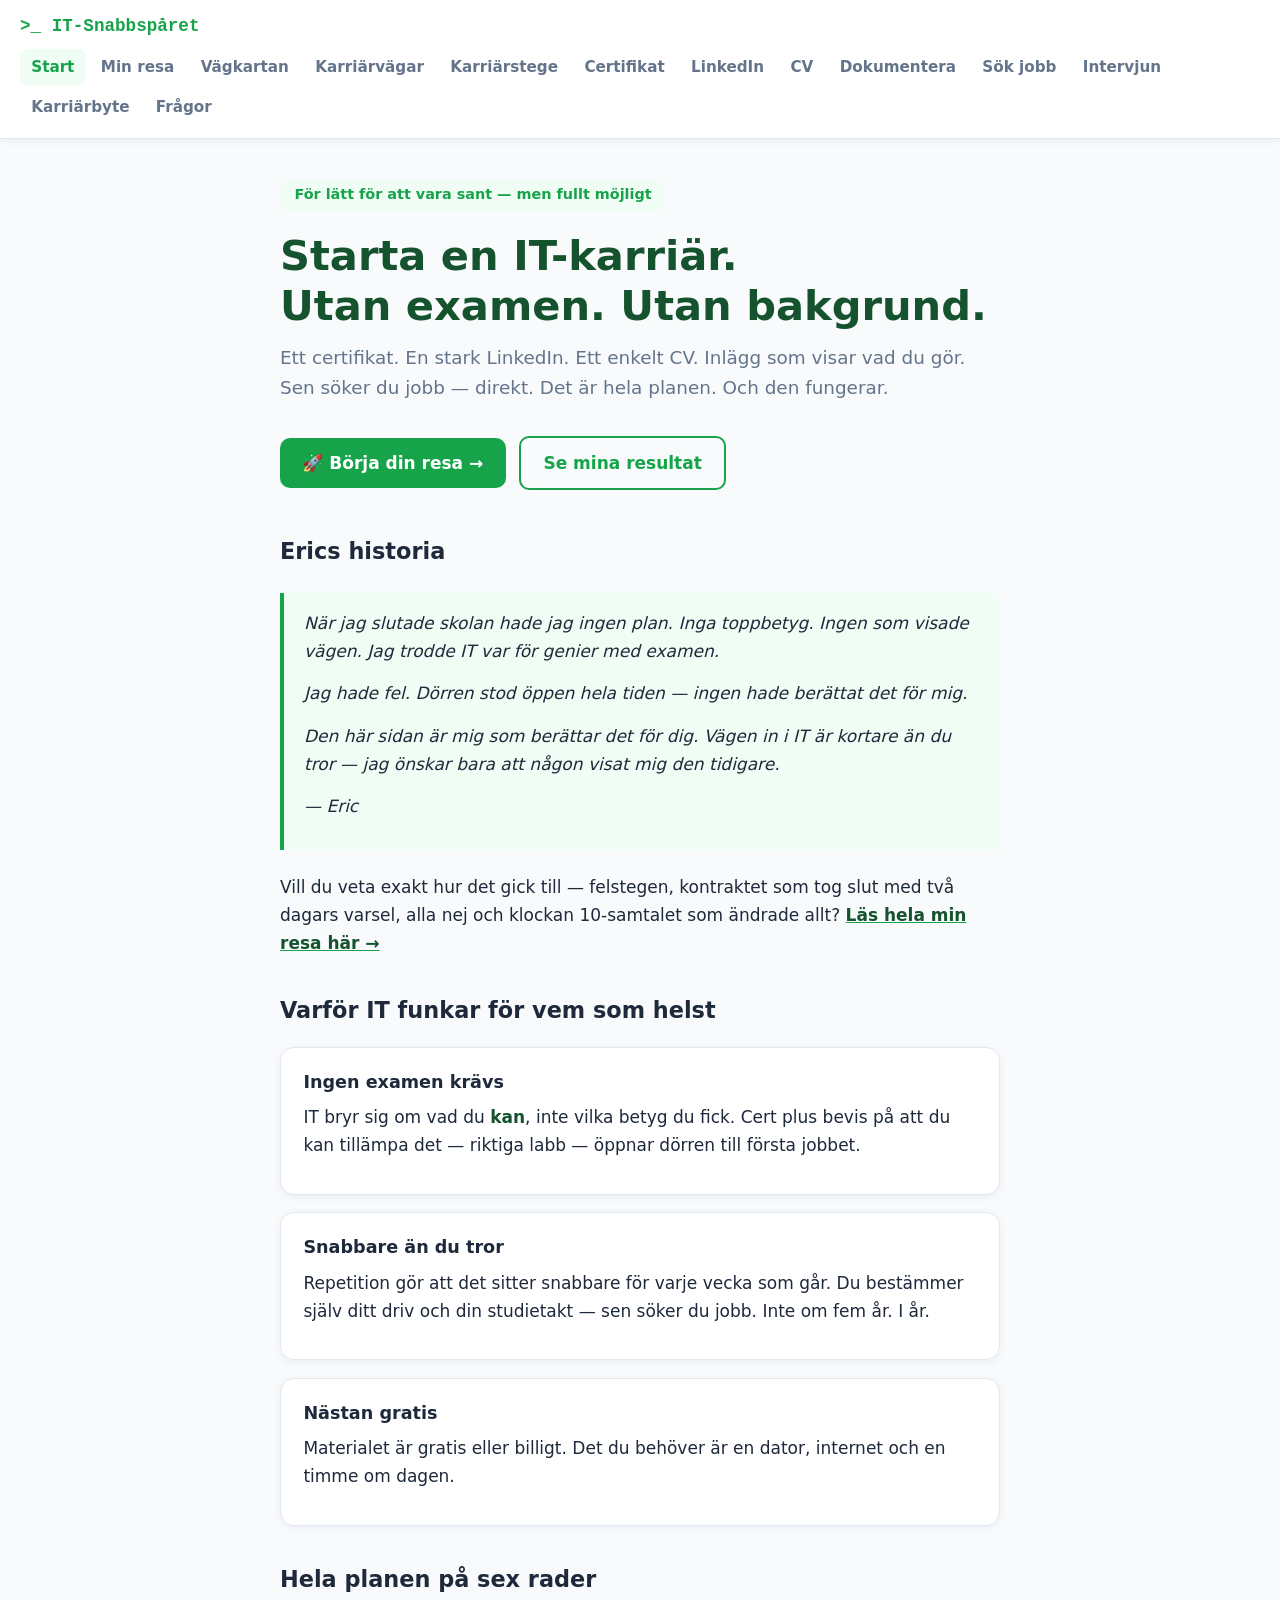
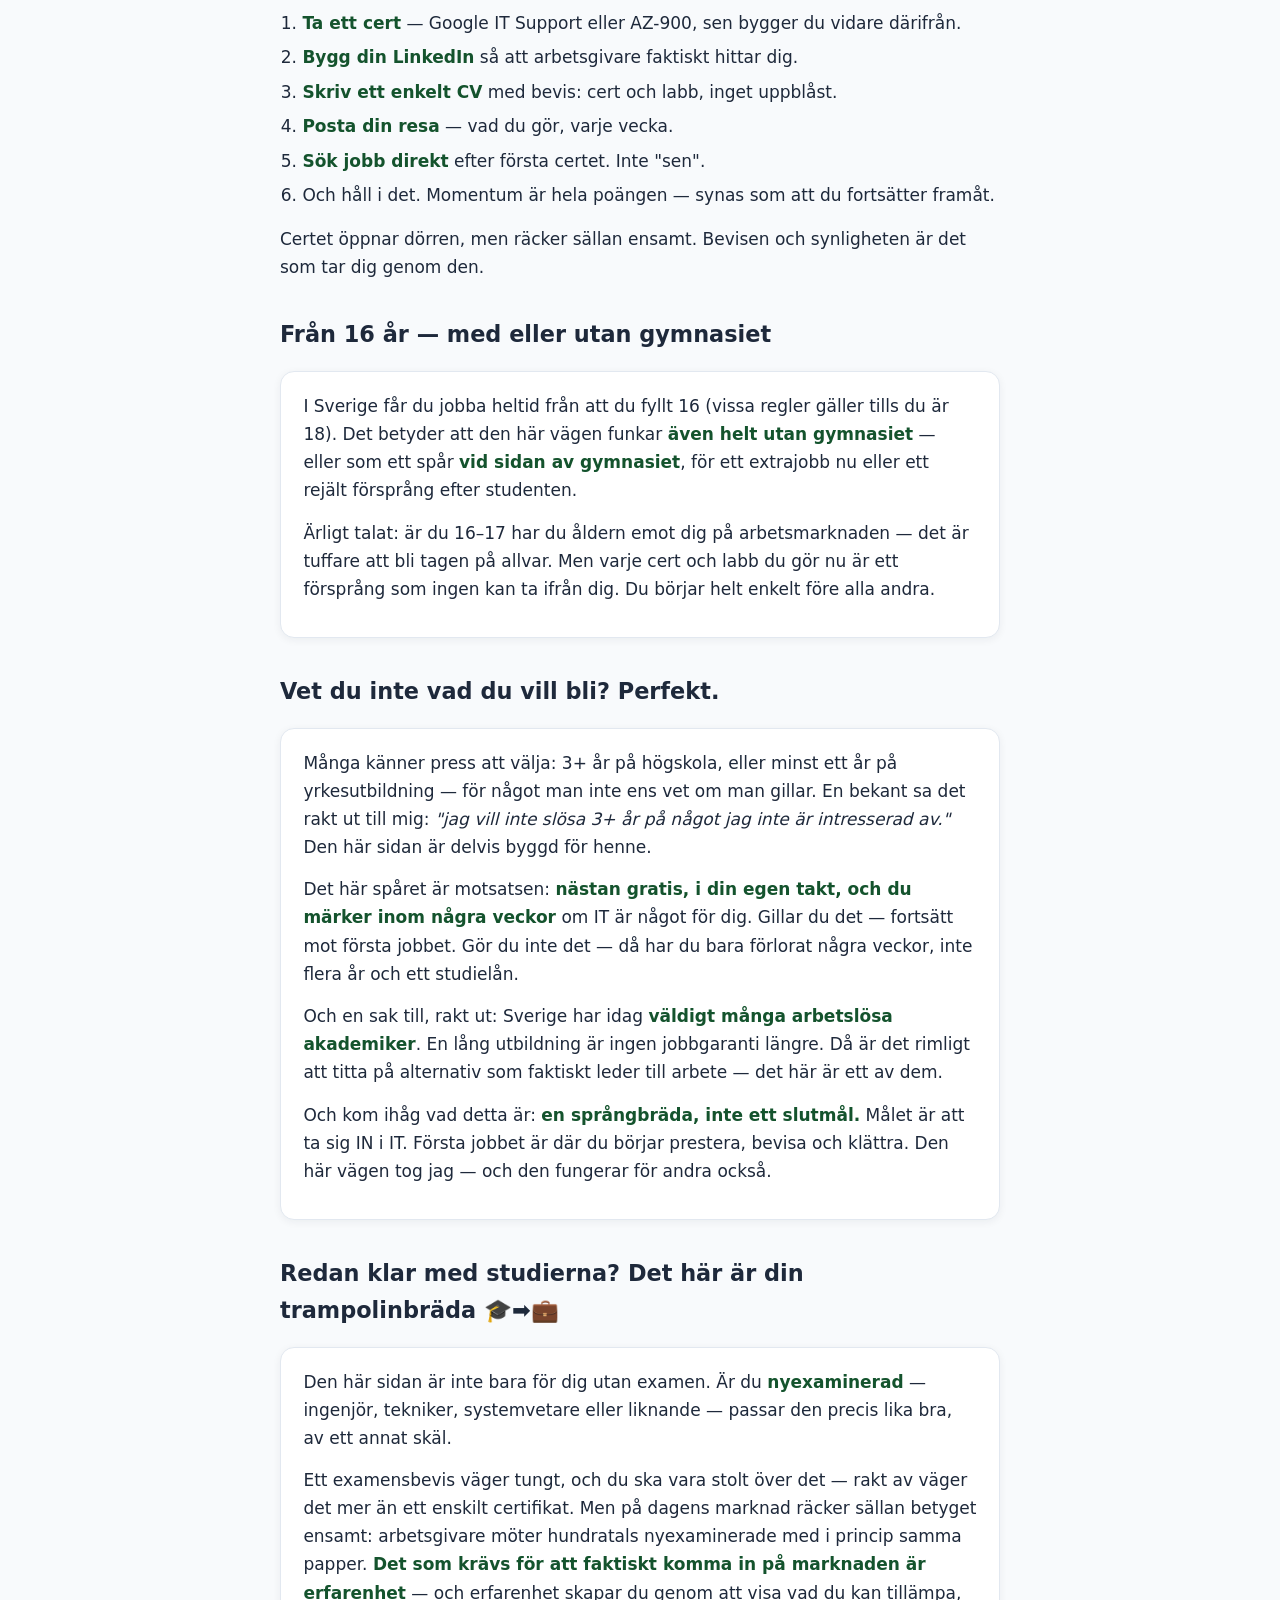
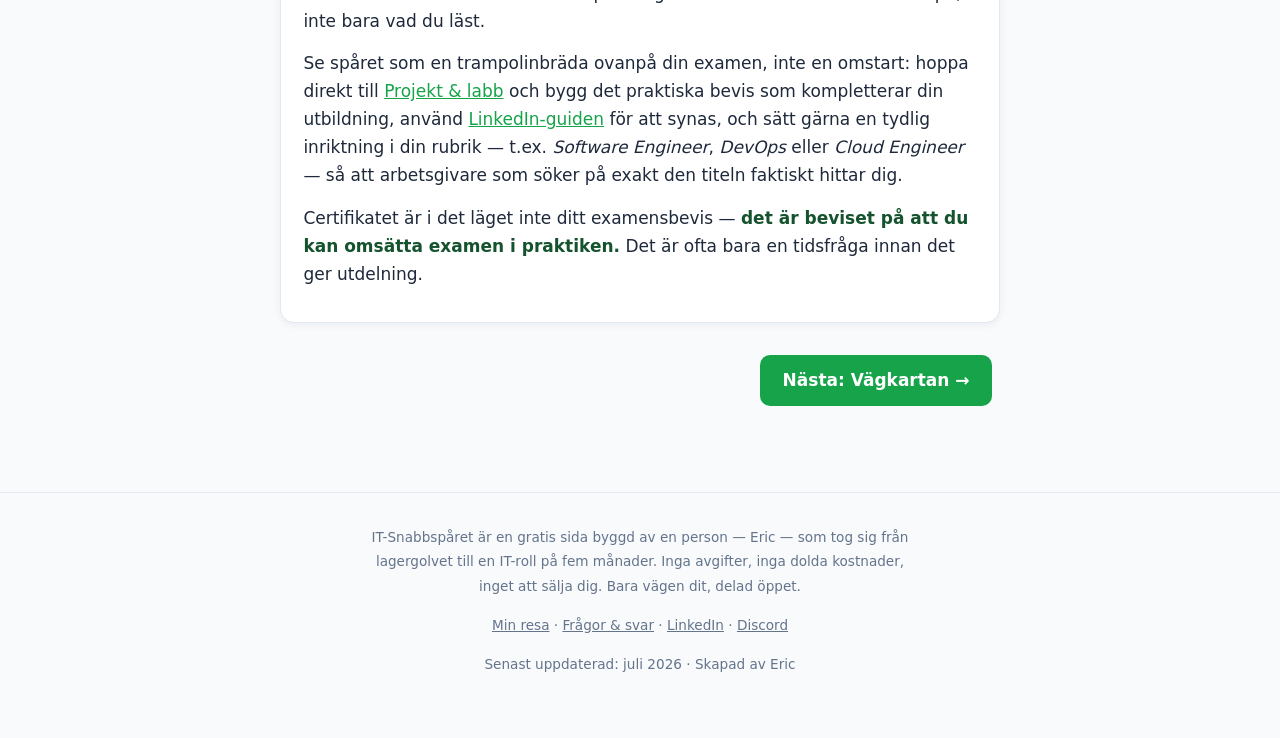
==== commit 73e71aff: "Dela karriarsidan i tva: Karriarvagar (djupet) + Karriarstege (kartan). YH-utbildning tillagd som sv" ====
--- a/index.html
+++ b/index.html
@@ -40,6 +40,7 @@
     <a href="minresa.html">Min resa</a>
     <a href="roadmap.html">Vägkartan</a>
     <a href="karriarvagar.html">Karriärvägar</a>
+    <a href="karriarstege.html">Karriärstege</a>
     <a href="certifications.html">Certifikat</a>
     <a href="linkedin.html">LinkedIn</a>
     <a href="cv.html">CV</a>
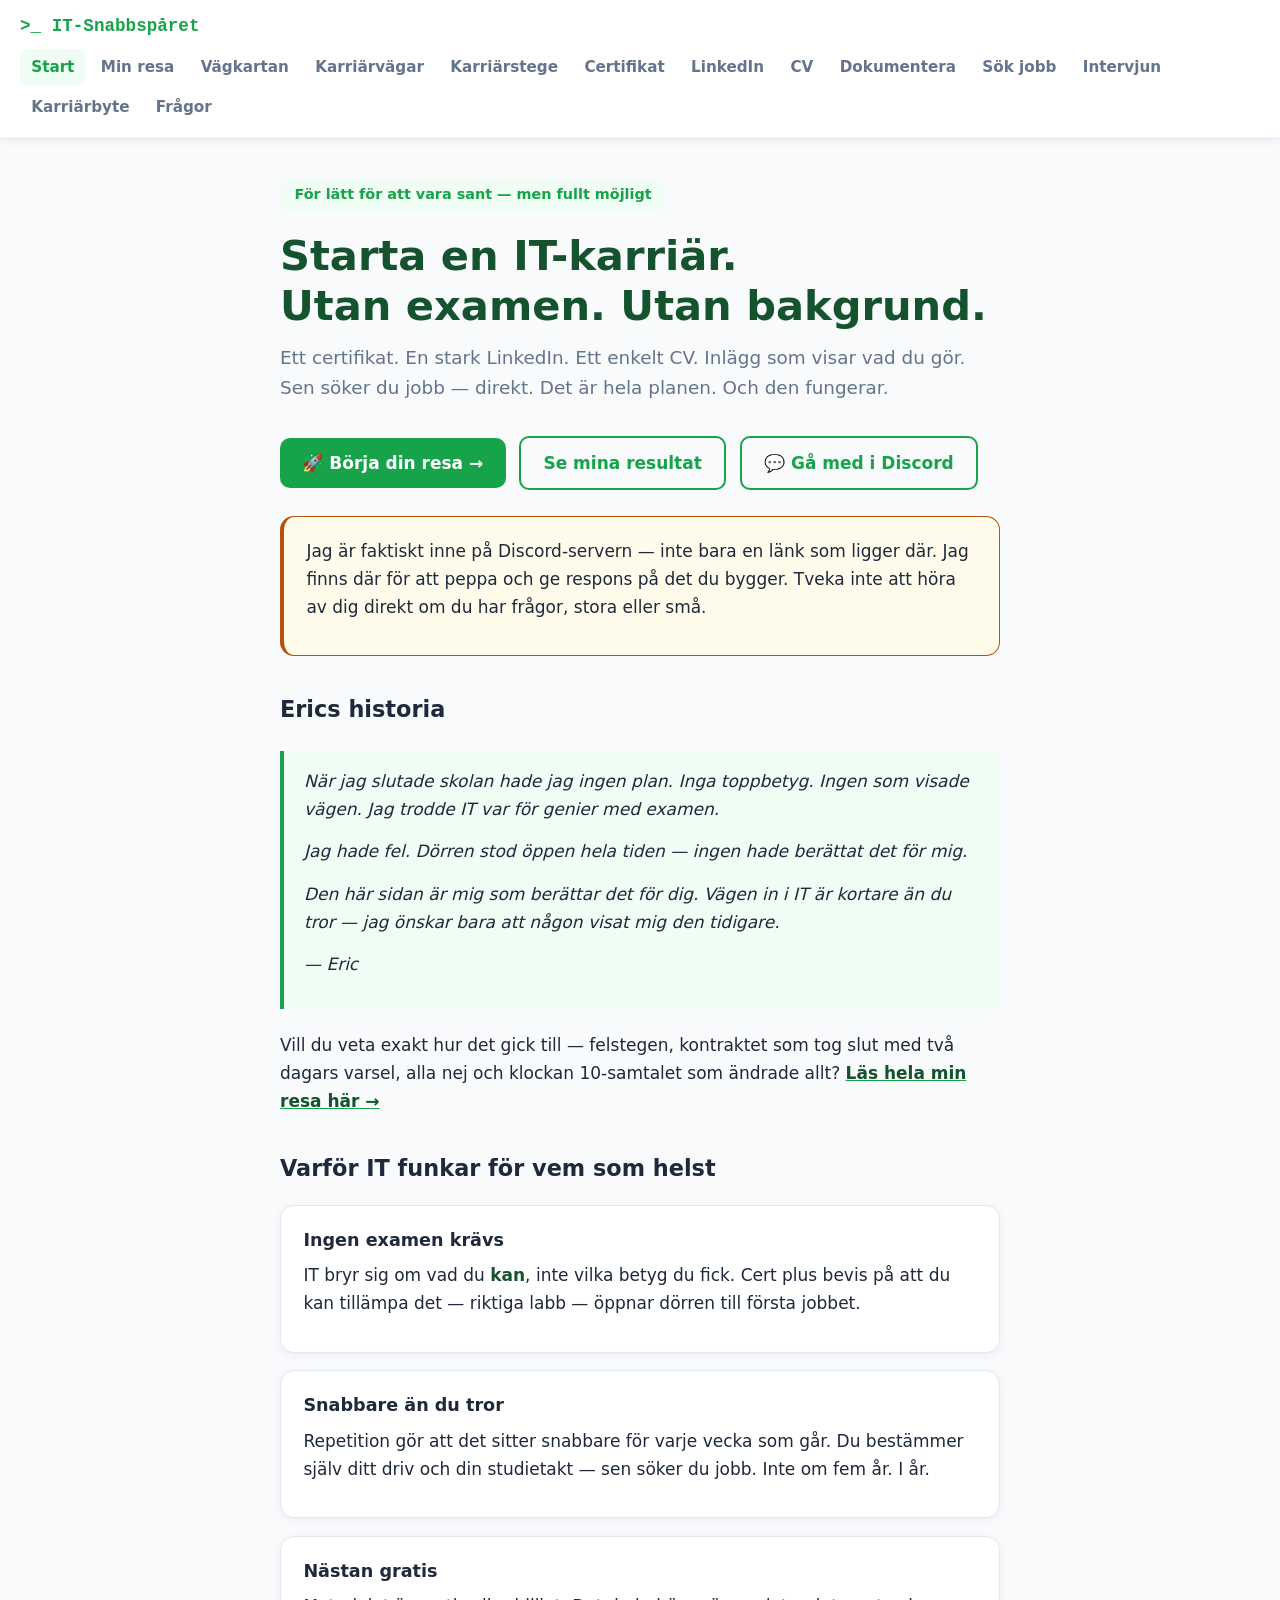
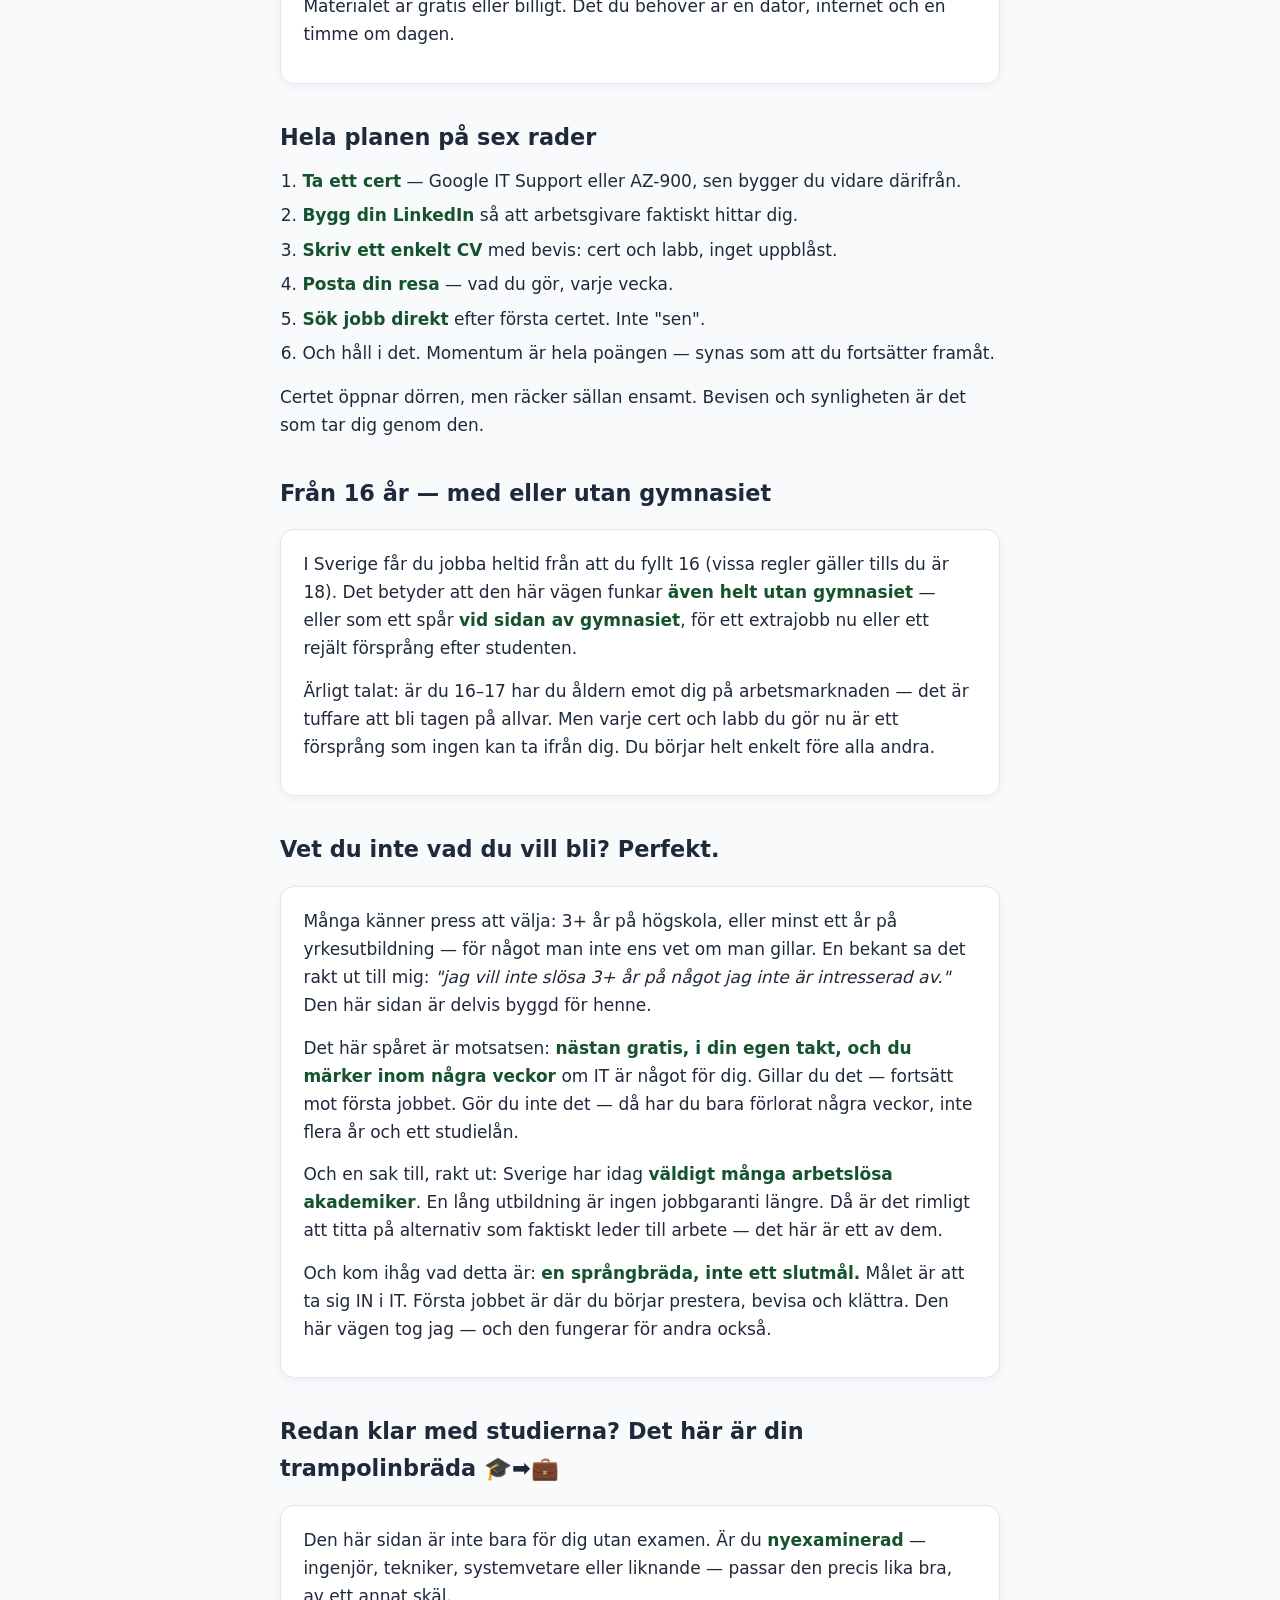
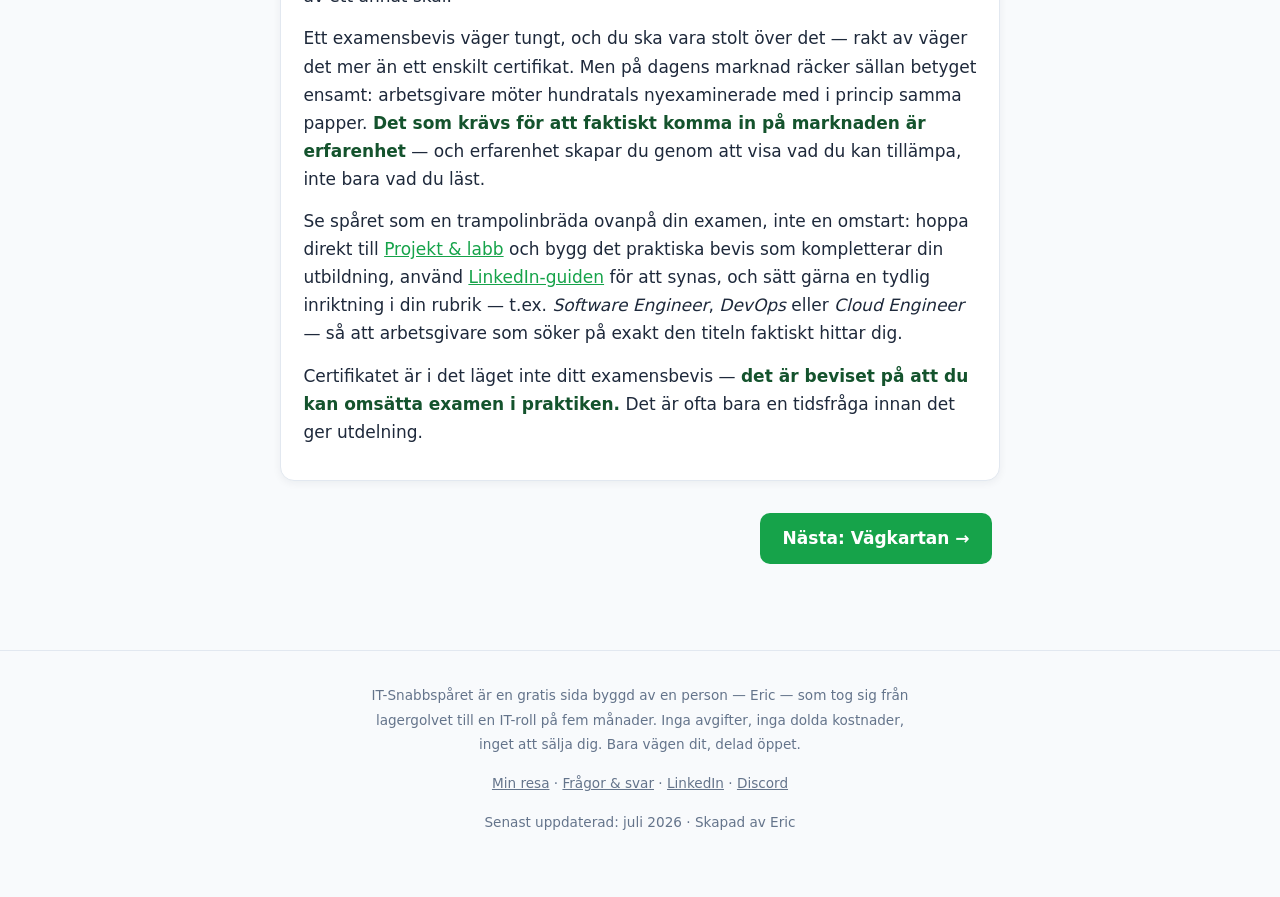
==== commit 197dc28b: "AI som verktyg i labb, VM-tips utan andra client, uppmuntran vid fel, exakta SEK-priser (AZ-900/vag2" ====
--- a/index.html
+++ b/index.html
@@ -64,6 +64,14 @@
 
   <a href="roadmap.html" class="btn">🚀 Börja din resa →</a>
   <a href="minresa.html#resultat" class="btn secondary">Se mina resultat</a>
+  <a href="https://discord.gg/HWkjbstgh" target="_blank" rel="noopener" class="btn secondary">💬 Gå med i Discord</a>
+
+  <div class="card-alt">
+    <p>
+      Jag är faktiskt inne på Discord-servern — inte bara en länk som ligger där. Jag finns där för att peppa
+      och ge respons på det du bygger. Tveka inte att höra av dig direkt om du har frågor, stora eller små.
+    </p>
+  </div>
 
   <h2>Erics historia</h2>
 
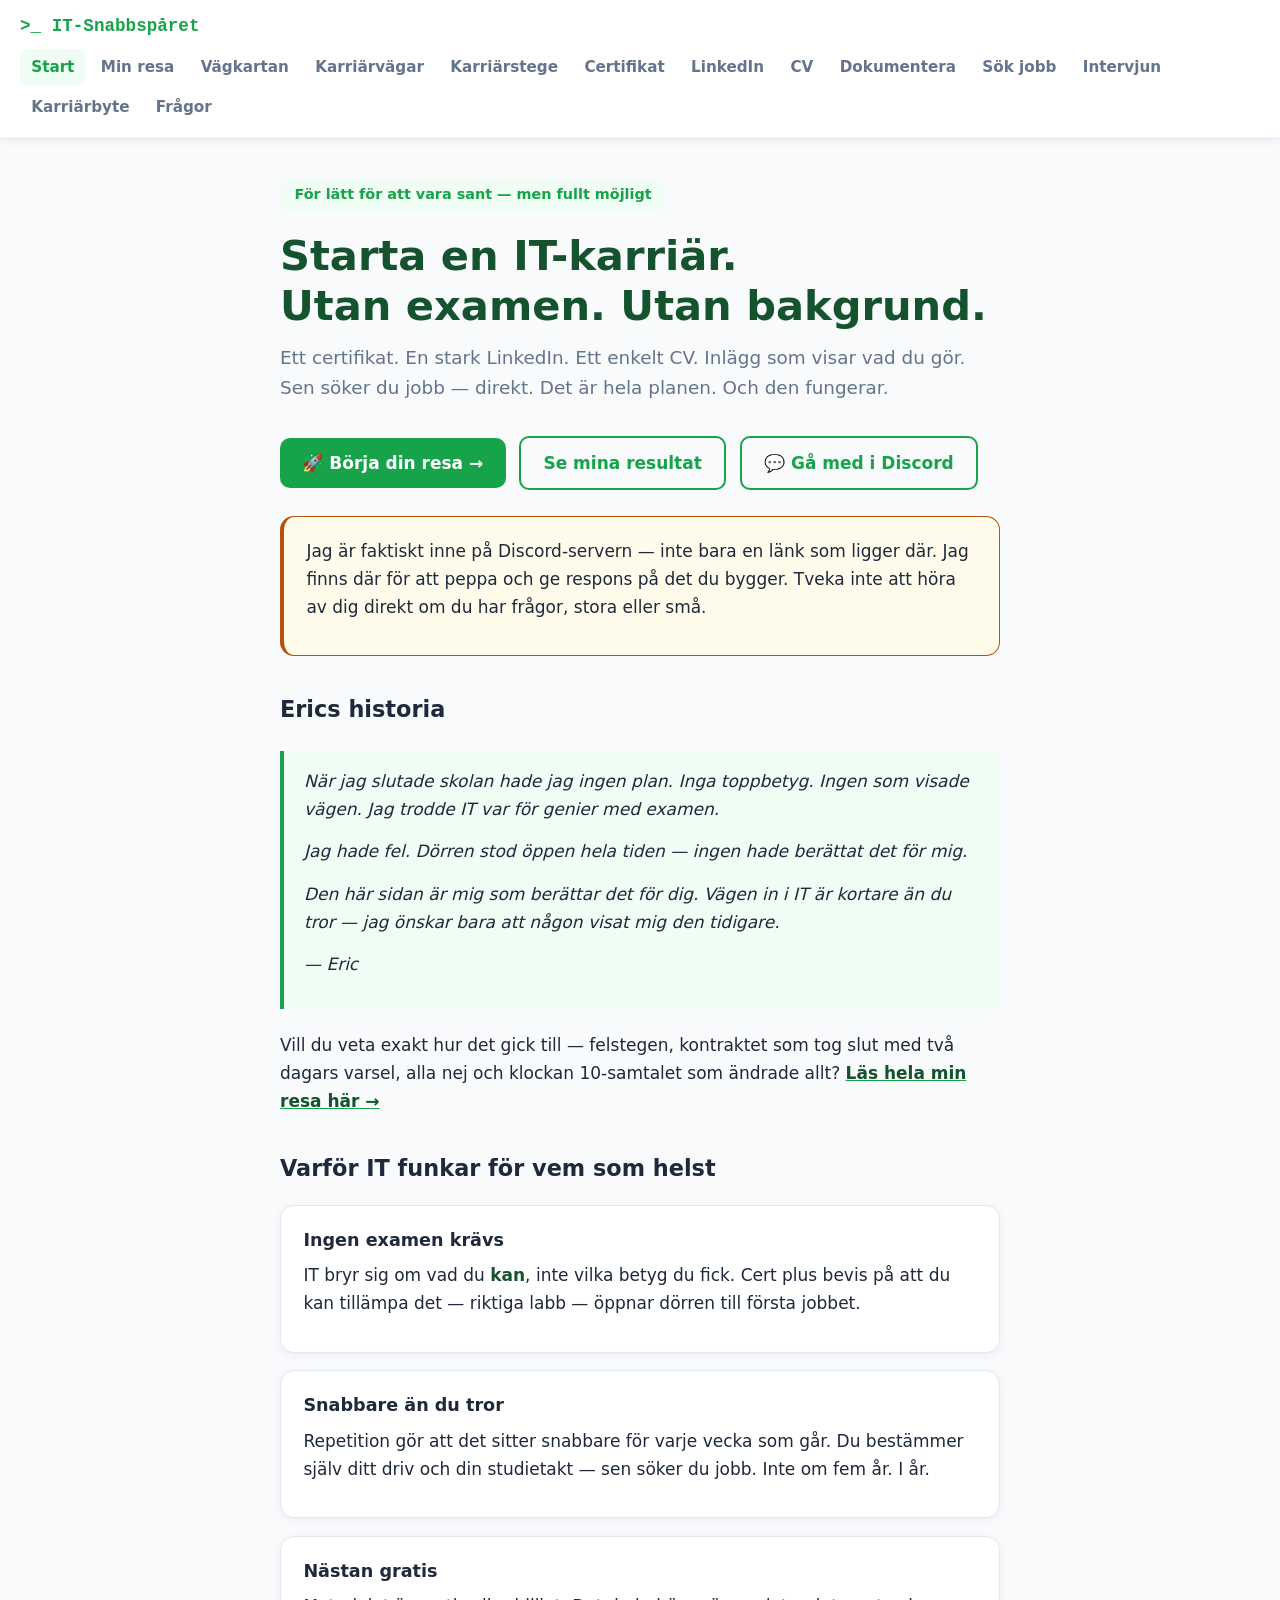
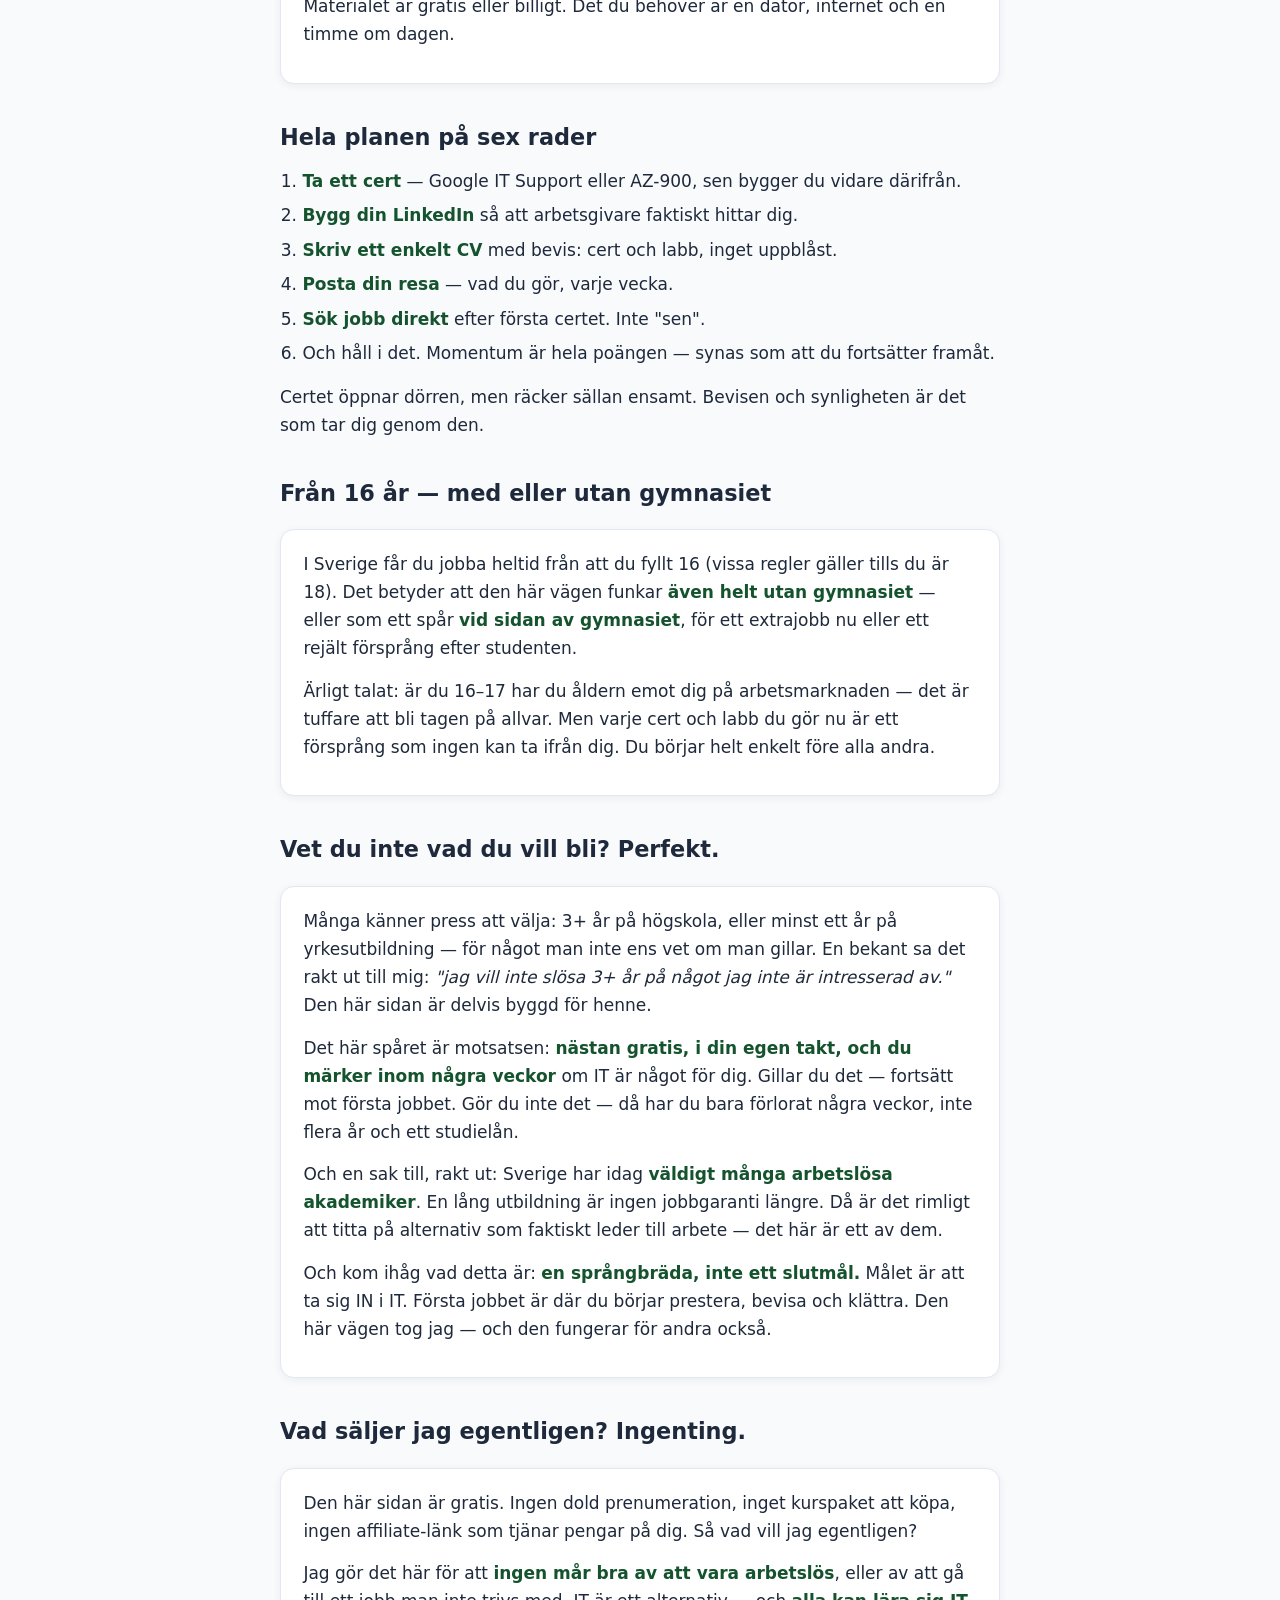
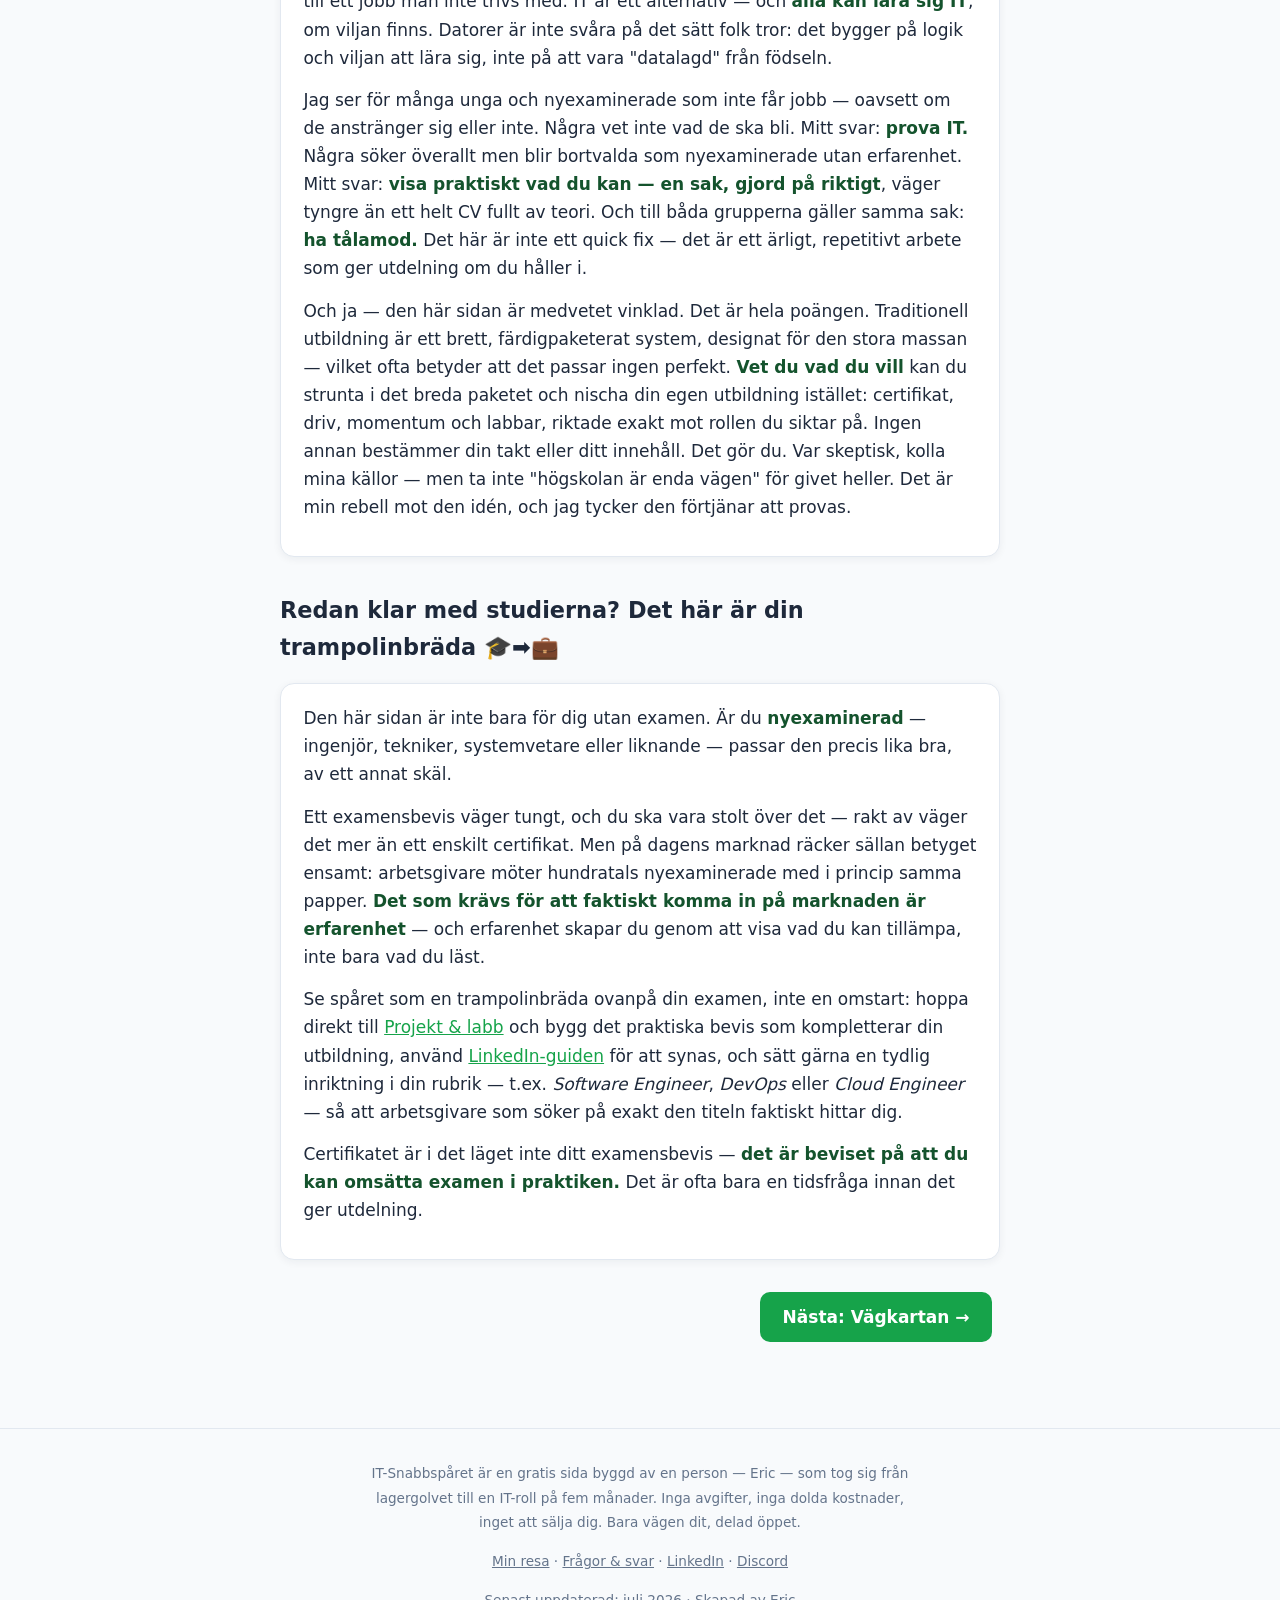
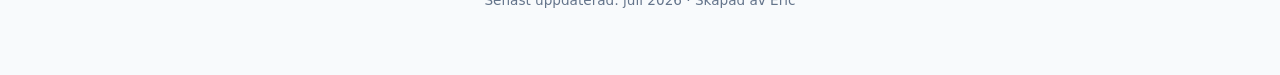
==== commit af5fd132: "Pitch-sektion: vad saljer jag - ingenting, medvetet vinklad rebell mot traditionell utbildning. Bran" ====
--- a/index.html
+++ b/index.html
@@ -164,6 +164,36 @@
     </p>
   </div>
 
+  <h2>Vad säljer jag egentligen? Ingenting.</h2>
+
+  <div class="card">
+    <p>
+      Den här sidan är gratis. Ingen dold prenumeration, inget kurspaket att köpa, ingen affiliate-länk som
+      tjänar pengar på dig. Så vad vill jag egentligen?
+    </p>
+    <p>
+      Jag gör det här för att <strong>ingen mår bra av att vara arbetslös</strong>, eller av att gå till ett jobb
+      man inte trivs med. IT är ett alternativ — och <strong>alla kan lära sig IT</strong>, om viljan finns.
+      Datorer är inte svåra på det sätt folk tror: det bygger på logik och viljan att lära sig, inte på att
+      vara "datalagd" från födseln.
+    </p>
+    <p>
+      Jag ser för många unga och nyexaminerade som inte får jobb — oavsett om de anstränger sig eller inte.
+      Några vet inte vad de ska bli. Mitt svar: <strong>prova IT.</strong> Några söker överallt men blir bortvalda
+      som nyexaminerade utan erfarenhet. Mitt svar: <strong>visa praktiskt vad du kan — en sak, gjord på riktigt</strong>,
+      väger tyngre än ett helt CV fullt av teori. Och till båda grupperna gäller samma sak: <strong>ha tålamod.</strong>
+      Det här är inte ett quick fix — det är ett ärligt, repetitivt arbete som ger utdelning om du håller i.
+    </p>
+    <p>
+      Och ja — den här sidan är medvetet vinklad. Det är hela poängen. Traditionell utbildning är ett brett,
+      färdigpaketerat system, designat för den stora massan — vilket ofta betyder att det passar ingen perfekt.
+      <strong>Vet du vad du vill</strong> kan du strunta i det breda paketet och nischa din egen utbildning istället:
+      certifikat, driv, momentum och labbar, riktade exakt mot rollen du siktar på. Ingen annan bestämmer din
+      takt eller ditt innehåll. Det gör du. Var skeptisk, kolla mina källor — men ta inte "högskolan är enda
+      vägen" för givet heller. Det är min rebell mot den idén, och jag tycker den förtjänar att provas.
+    </p>
+  </div>
+
   <h2>Redan klar med studierna? Det här är din trampolinbräda 🎓➡️💼</h2>
 
   <div class="card">
